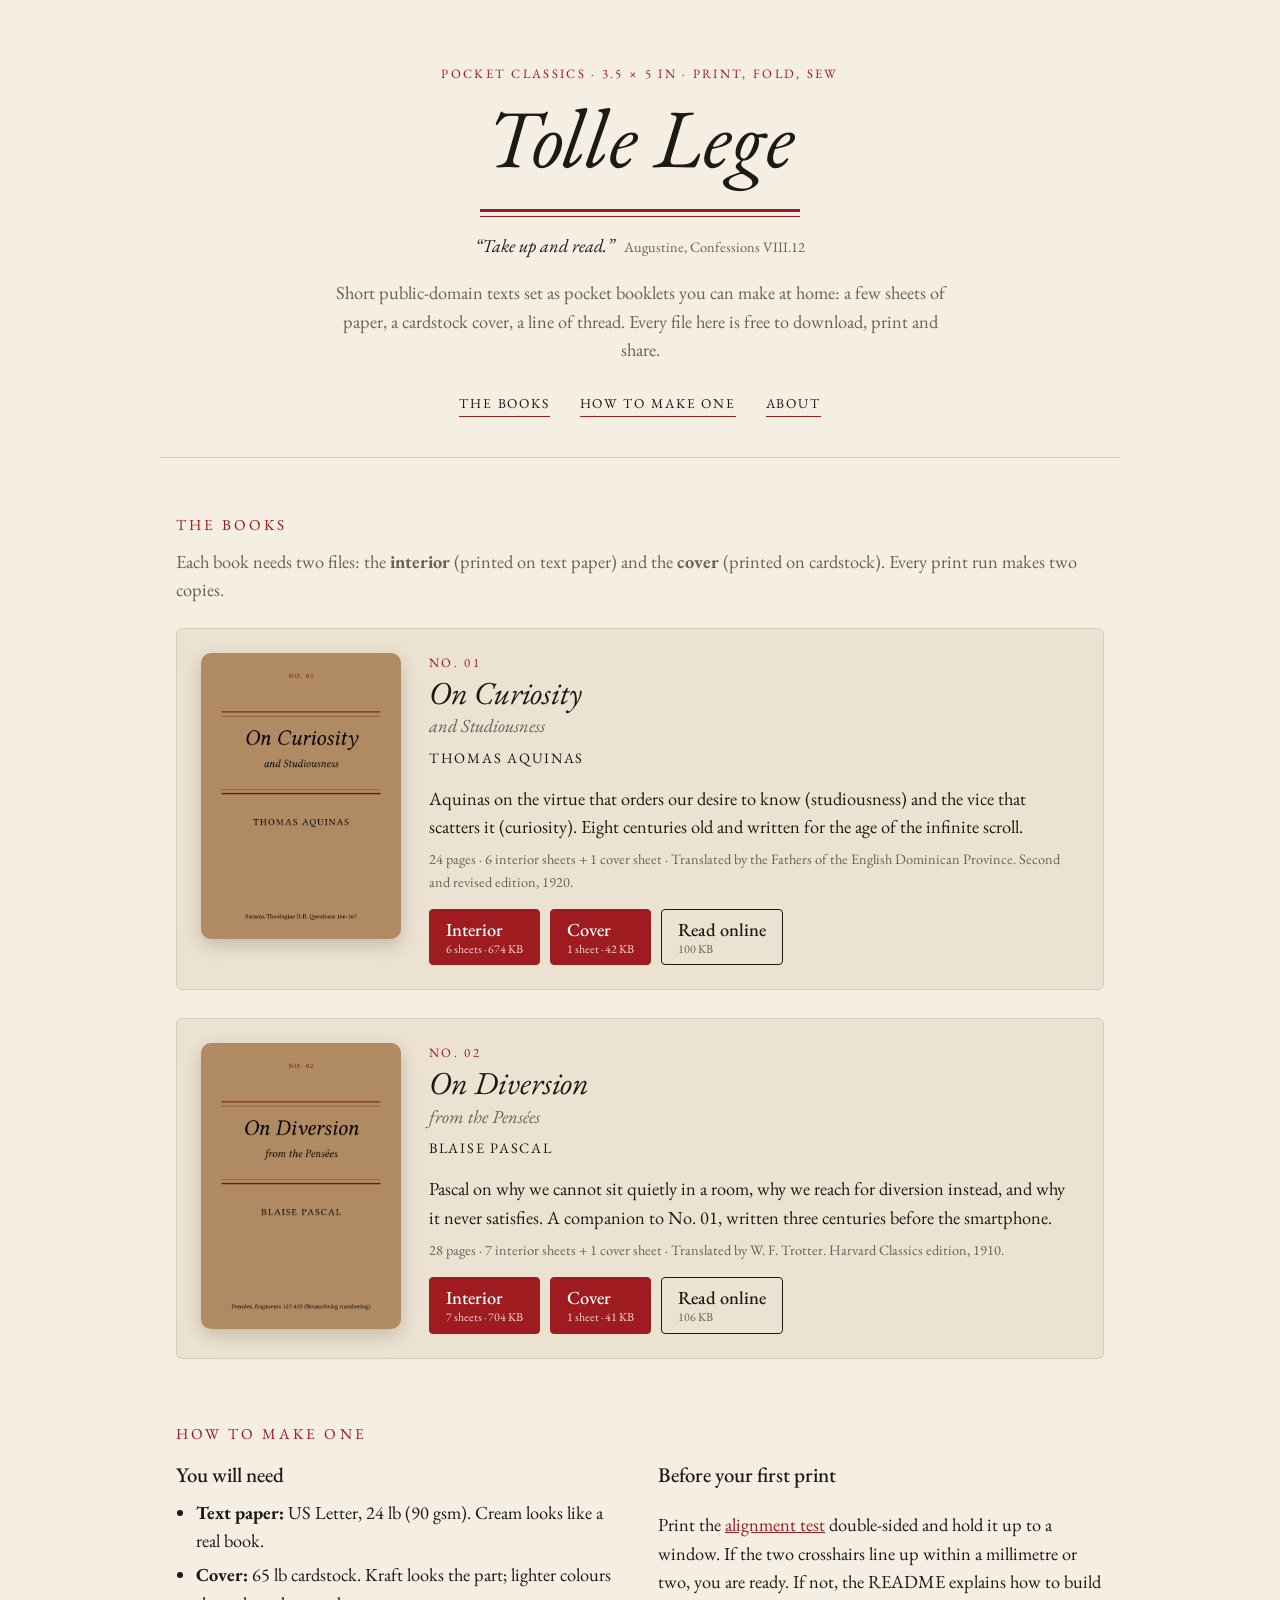
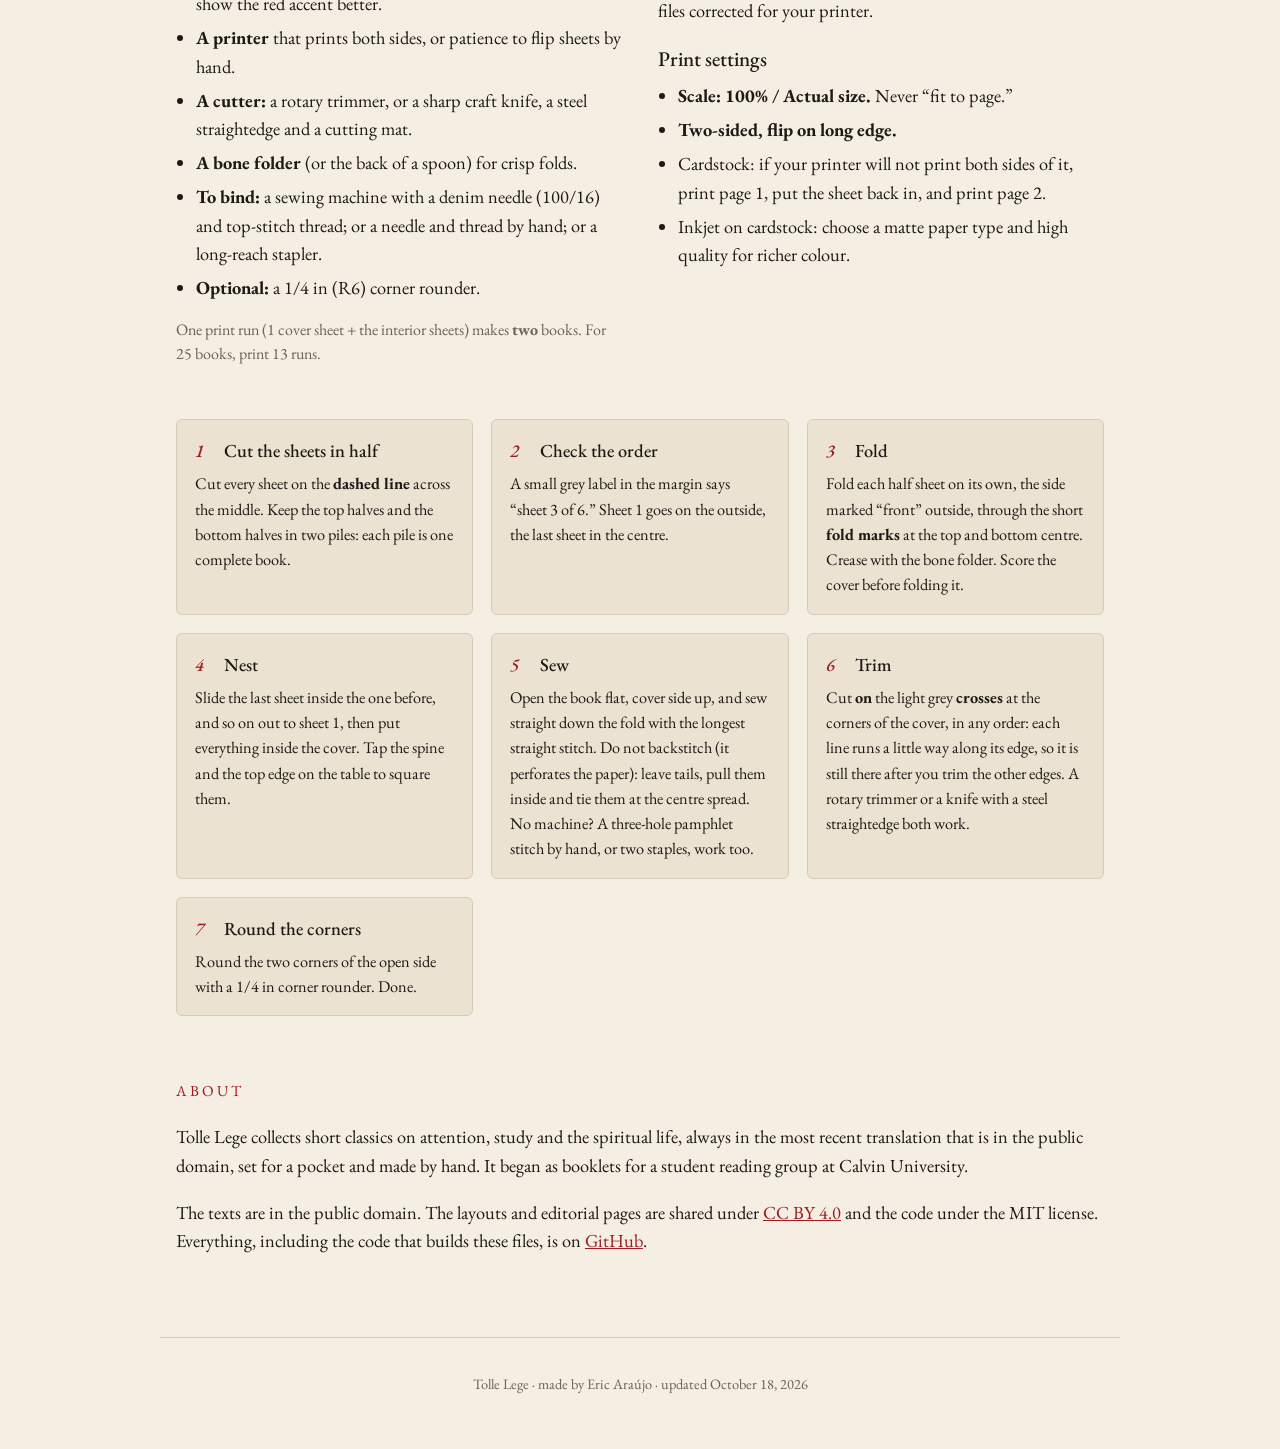
==== docs/index.html @ d6f93876 "No. 02: Pascal, On Diversion (22 fragments, Trotter 1910), 28 pages - titles/02-pascal-on-diversion:" ====
<!doctype html>
<!--
  tools/site/index.template.html  --  the website page TEMPLATE.
  build.py fills 
    <article class="book" id="01-aquinas-on-curiosity">
      <div class="cover-wrap"><img src="books/01-aquinas-on-curiosity/cover.png" alt="Front cover of On Curiosity" loading="lazy"></div>
      <div class="info">
      <p class="num">No. 01</p>
      <h3>On Curiosity</h3>
      <p class="sub">and Studiousness</p>
      <p class="author">Thomas Aquinas</p>
      <p class="summary">Aquinas on the virtue that orders our desire to know (studiousness) and the vice that scatters it (curiosity). Eight centuries old and written for the age of the infinite scroll.</p>
        <p class="meta">24 pages · 6 interior sheets + 1 cover sheet · Translated by the Fathers of the English Dominican Province. Second and revised edition, 1920.</p>
        <div class="downloads">
          <a class="btn primary" href="books/01-aquinas-on-curiosity/01-aquinas-on-curiosity-interior.pdf" download>Interior <small>6 sheets · 674 KB</small></a>
          <a class="btn primary" href="books/01-aquinas-on-curiosity/01-aquinas-on-curiosity-cover.pdf" download>Cover <small>1 sheet · 42 KB</small></a>
          <a class="btn" href="books/01-aquinas-on-curiosity/01-aquinas-on-curiosity-reading.pdf">Read online <small>100 KB</small></a>
        </div>
      </div>
    </article>

    <article class="book" id="02-pascal-on-diversion">
      <div class="cover-wrap"><img src="books/02-pascal-on-diversion/cover.png" alt="Front cover of On Diversion" loading="lazy"></div>
      <div class="info">
      <p class="num">No. 02</p>
      <h3>On Diversion</h3>
      <p class="sub">from the Pensées</p>
      <p class="author">Blaise Pascal</p>
      <p class="summary">Pascal on why we cannot sit quietly in a room, why we reach for diversion instead, and why it never satisfies. A companion to No. 01, written three centuries before the smartphone.</p>
        <p class="meta">28 pages · 7 interior sheets + 1 cover sheet · Translated by W. F. Trotter. Harvard Classics edition, 1910.</p>
        <div class="downloads">
          <a class="btn primary" href="books/02-pascal-on-diversion/02-pascal-on-diversion-interior.pdf" download>Interior <small>7 sheets · 704 KB</small></a>
          <a class="btn primary" href="books/02-pascal-on-diversion/02-pascal-on-diversion-cover.pdf" download>Cover <small>1 sheet · 41 KB</small></a>
          <a class="btn" href="books/02-pascal-on-diversion/02-pascal-on-diversion-reading.pdf">Read online <small>106 KB</small></a>
        </div>
      </div>
    </article> with one card per title (from each title.toml) and
  October 18, 2026 with today's date, and writes the result to docs/index.html,
  which GitHub Pages serves. Edit THIS file, not docs/index.html (which is
  overwritten by every build). The styles are in tools/site/style.css.
-->
<html lang="en">
<head>
  <meta charset="utf-8">
  <meta name="viewport" content="width=device-width, initial-scale=1">
  <title>Tolle Lege · pocket classics to print and sew</title>
  <meta name="description" content="Free pocket-size booklets of public-domain classics, ready to print at home, fold, sew and trim.">
  <link rel="preconnect" href="https://fonts.googleapis.com">
  <link rel="preconnect" href="https://fonts.gstatic.com" crossorigin>
  <link href="https://fonts.googleapis.com/css2?family=EB+Garamond:ital,wght@0,400;0,500;0,600;1,400&display=swap" rel="stylesheet">
  <link rel="stylesheet" href="assets/style.css">
</head>
<body>

<header class="masthead">
  <p class="kicker">Pocket classics · 3.5 × 5 in · print, fold, sew</p>
  <h1>Tolle Lege</h1>
  <p class="motto"><em>“Take up and read.”</em> <span>Augustine, Confessions VIII.12</span></p>
  <p class="lede">Short public-domain texts set as pocket booklets you can make at home:
    a few sheets of paper, a cardstock cover, a line of thread. Every file here is free
    to download, print and share.</p>
  <nav>
    <a href="#books">The books</a>
    <a href="#make">How to make one</a>
    <a href="#about">About</a>
  </nav>
</header>

<main>

<section id="books">
  <h2>The books</h2>
  <p class="section-note">Each book needs two files: the <strong>interior</strong> (printed on text paper)
    and the <strong>cover</strong> (printed on cardstock). Every print run makes two copies.</p>
  <div class="books">

    <article class="book" id="01-aquinas-on-curiosity">
      <div class="cover-wrap"><img src="books/01-aquinas-on-curiosity/cover.png" alt="Front cover of On Curiosity" loading="lazy"></div>
      <div class="info">
      <p class="num">No. 01</p>
      <h3>On Curiosity</h3>
      <p class="sub">and Studiousness</p>
      <p class="author">Thomas Aquinas</p>
      <p class="summary">Aquinas on the virtue that orders our desire to know (studiousness) and the vice that scatters it (curiosity). Eight centuries old and written for the age of the infinite scroll.</p>
        <p class="meta">24 pages · 6 interior sheets + 1 cover sheet · Translated by the Fathers of the English Dominican Province. Second and revised edition, 1920.</p>
        <div class="downloads">
          <a class="btn primary" href="books/01-aquinas-on-curiosity/01-aquinas-on-curiosity-interior.pdf" download>Interior <small>6 sheets · 674 KB</small></a>
          <a class="btn primary" href="books/01-aquinas-on-curiosity/01-aquinas-on-curiosity-cover.pdf" download>Cover <small>1 sheet · 42 KB</small></a>
          <a class="btn" href="books/01-aquinas-on-curiosity/01-aquinas-on-curiosity-reading.pdf">Read online <small>100 KB</small></a>
        </div>
      </div>
    </article>

    <article class="book" id="02-pascal-on-diversion">
      <div class="cover-wrap"><img src="books/02-pascal-on-diversion/cover.png" alt="Front cover of On Diversion" loading="lazy"></div>
      <div class="info">
      <p class="num">No. 02</p>
      <h3>On Diversion</h3>
      <p class="sub">from the Pensées</p>
      <p class="author">Blaise Pascal</p>
      <p class="summary">Pascal on why we cannot sit quietly in a room, why we reach for diversion instead, and why it never satisfies. A companion to No. 01, written three centuries before the smartphone.</p>
        <p class="meta">28 pages · 7 interior sheets + 1 cover sheet · Translated by W. F. Trotter. Harvard Classics edition, 1910.</p>
        <div class="downloads">
          <a class="btn primary" href="books/02-pascal-on-diversion/02-pascal-on-diversion-interior.pdf" download>Interior <small>7 sheets · 704 KB</small></a>
          <a class="btn primary" href="books/02-pascal-on-diversion/02-pascal-on-diversion-cover.pdf" download>Cover <small>1 sheet · 41 KB</small></a>
          <a class="btn" href="books/02-pascal-on-diversion/02-pascal-on-diversion-reading.pdf">Read online <small>106 KB</small></a>
        </div>
      </div>
    </article>
  </div>
</section>

<section id="make">
  <h2>How to make one</h2>

  <div class="two-col">
    <div>
      <h3>You will need</h3>
      <ul class="materials">
        <li><strong>Text paper:</strong> US Letter, 24 lb (90 gsm). Cream looks like a real book.</li>
        <li><strong>Cover:</strong> 65 lb cardstock. Kraft looks the part; lighter colours show the red accent better.</li>
        <li><strong>A printer</strong> that prints both sides, or patience to flip sheets by hand.</li>
        <li><strong>A cutter:</strong> a rotary trimmer, or a sharp craft knife, a steel straightedge and a cutting mat.</li>
        <li><strong>A bone folder</strong> (or the back of a spoon) for crisp folds.</li>
        <li><strong>To bind:</strong> a sewing machine with a denim needle (100/16) and top-stitch thread; or a needle and thread by hand; or a long-reach stapler.</li>
        <li><strong>Optional:</strong> a 1/4 in (R6) corner rounder.</li>
      </ul>
      <p class="note">One print run (1 cover sheet + the interior sheets) makes <strong>two</strong> books.
        For 25 books, print 13 runs.</p>
    </div>

    <div>
      <h3>Before your first print</h3>
      <p>Print the <a href="tools/alignment-test.pdf">alignment test</a> double-sided and hold it up
        to a window. If the two crosshairs line up within a millimetre or two, you are ready.
        If not, the README explains how to build files corrected for your printer.</p>
      <h3>Print settings</h3>
      <ul class="materials">
        <li><strong>Scale: 100% / Actual size.</strong> Never “fit to page.”</li>
        <li><strong>Two-sided, flip on long edge.</strong></li>
        <li>Cardstock: if your printer will not print both sides of it, print page 1, put the sheet back in, and print page 2.</li>
        <li>Inkjet on cardstock: choose a matte paper type and high quality for richer colour.</li>
      </ul>
    </div>
  </div>

  <ol class="steps">
    <li><h4>Cut the sheets in half</h4>
      <p>Cut every sheet on the <strong>dashed line</strong> across the middle. Keep the top halves
        and the bottom halves in two piles: each pile is one complete book.</p></li>
    <li><h4>Check the order</h4>
      <p>A small grey label in the margin says “sheet 3 of 6.” Sheet 1 goes on the outside,
        the last sheet in the centre.</p></li>
    <li><h4>Fold</h4>
      <p>Fold each half sheet on its own, the side marked “front” outside, through the short
        <strong>fold marks</strong> at the top and bottom centre. Crease with the bone folder.
        Score the cover before folding it.</p></li>
    <li><h4>Nest</h4>
      <p>Slide the last sheet inside the one before, and so on out to sheet 1, then put everything
        inside the cover. Tap the spine and the top edge on the table to square them.</p></li>
    <li><h4>Sew</h4>
      <p>Open the book flat, cover side up, and sew straight down the fold with the longest straight
        stitch. Do not backstitch (it perforates the paper): leave tails, pull them inside and tie them
        at the centre spread. No machine? A three-hole pamphlet stitch by hand, or two staples, work too.</p></li>
    <li><h4>Trim</h4>
      <p>Cut <strong>on</strong> the light grey <strong>crosses</strong> at the corners of the cover,
        in any order: each line runs a little way along its edge, so it is still there after you trim
        the other edges. A rotary trimmer or a knife with a steel straightedge both work.</p></li>
    <li><h4>Round the corners</h4>
      <p>Round the two corners of the open side with a 1/4 in corner rounder. Done.</p></li>
  </ol>
</section>

<section id="about">
  <h2>About</h2>
  <p>Tolle Lege collects short classics on attention, study and the spiritual life, always in
    the most recent translation that is in the public domain, set for a pocket and made by hand.
    It began as booklets for a student reading group at Calvin University.</p>
  <p>The texts are in the public domain. The layouts and editorial pages are shared under
    <a href="https://creativecommons.org/licenses/by/4.0/">CC BY 4.0</a> and the code under the MIT
    license. Everything, including the code that builds these files, is on
    <a href="https://github.com/ericaraujophd/tolle-lege">GitHub</a>.</p>
</section>

</main>

<footer>
  <p>Tolle Lege · made by Eric Araújo · updated October 18, 2026</p>
</footer>

</body>
</html>
---- docs/assets/style.css ----
/* =========================================================================
   tools/site/style.css  --  the website's styles
   =========================================================================
   build.py copies this file to docs/assets/style.css. Edit it here.

   The look follows the books: cream paper, kraft brown, black text and one
   deep-red accent (the same red as the cover rules and the thread).
   ========================================================================= */

:root {
  --paper: #f5eee2;        /* page background: cream text paper */
  --paper-2: #ece2d1;      /* slightly darker cream for panels */
  --kraft: #b08a62;        /* kraft cardstock, behind the cover pictures */
  --ink: #1d1a16;          /* body text */
  --muted: #6b6155;        /* secondary text */
  --rule: #d8cbb6;         /* hairlines */
  --accent: #9e1b1f;       /* the red of the cover rules */
  --serif: "EB Garamond", "Libertinus Serif", Georgia, serif;
}

* { box-sizing: border-box; }

body {
  margin: 0;
  background: var(--paper);
  color: var(--ink);
  font-family: var(--serif);
  font-size: 1.15rem;
  line-height: 1.55;
}

a { color: var(--accent); }

main, .masthead, footer {
  max-width: 960px;
  margin: 0 auto;
  padding: 0 16px;           /* phone gutter */
}

/* ---------------------------------------------------------------- header */
.masthead {
  text-align: center;
  padding-top: 64px;
  padding-bottom: 40px;
  border-bottom: 1px solid var(--rule);
}
.kicker {
  font-size: 0.8rem;
  letter-spacing: 0.18em;
  text-transform: uppercase;
  color: var(--accent);
  margin: 0;
}
.masthead h1 {
  font-size: clamp(3rem, 9vw, 5.2rem);
  font-weight: 400;
  font-style: italic;
  margin: 0.15em 0 0.05em;
  line-height: 1;
}
/* The double rule under the title, like the covers: heavy red, thin red. */
.masthead h1::after {
  content: "";
  display: block;
  width: min(320px, 70%);
  margin: 0.35em auto 0;
  border-top: 3px solid var(--accent);
  border-bottom: 1px solid var(--accent);
  height: 4px;
}
.motto { margin: 0.8em 0 0; }
.motto span { color: var(--muted); font-size: 0.9rem; margin-left: 0.4em; }
.lede {
  max-width: 34em;
  margin: 1em auto 0;
  color: var(--muted);
}
nav { margin-top: 1.6em; display: flex; justify-content: center; gap: 1.6em; flex-wrap: wrap; }
nav a {
  color: var(--ink);
  text-decoration: none;
  font-size: 0.85rem;
  letter-spacing: 0.14em;
  text-transform: uppercase;
  border-bottom: 1px solid var(--accent);
  padding-bottom: 2px;
}

/* -------------------------------------------------------------- sections */
section { padding: 56px 0 8px; }
h2 {
  font-weight: 400;
  font-size: 0.95rem;
  letter-spacing: 0.2em;
  text-transform: uppercase;
  color: var(--accent);
  margin: 0 0 0.6em;
}
h3 { font-weight: 500; font-size: 1.3rem; margin: 0.2em 0 0.3em; }
.section-note { color: var(--muted); margin-top: 0; }

/* ----------------------------------------------------------------- books */
.books { display: grid; gap: 28px; margin-top: 24px; }
.book {
  display: grid;
  grid-template-columns: 200px 1fr;
  gap: 28px;
  padding: 24px;
  background: var(--paper-2);
  border: 1px solid var(--rule);
  border-radius: 6px;
}
/* The cover picture is printed black-and-red on white; "multiply" lays it on
   the kraft colour behind it, which is exactly what ink does on kraft paper. */
.cover-wrap {
  background: var(--kraft);
  border-radius: 10px;              /* the rounded corners of the real book */
  overflow: hidden;
  aspect-ratio: 3.5 / 5;
  box-shadow: 0 6px 18px rgba(60, 40, 20, 0.22);
}
.cover-wrap img { width: 100%; height: 100%; display: block; mix-blend-mode: multiply; }
.cover-wrap.placeholder {
  display: flex; align-items: center; justify-content: center;
  background: repeating-linear-gradient(135deg, #c4a582 0 10px, #bd9d78 10px 20px);
}
.cover-wrap.placeholder span {
  font-size: 0.8rem; letter-spacing: 0.16em; text-transform: uppercase;
  color: #4a3a2a; background: rgba(245, 238, 226, 0.75); padding: 4px 10px;
}
.info .num {
  margin: 0; font-size: 0.8rem; letter-spacing: 0.18em; text-transform: uppercase; color: var(--accent);
}
.info h3 { font-size: 2rem; font-style: italic; font-weight: 400; margin: 0.1em 0 0; line-height: 1.1; }
.info .sub { margin: 0; font-style: italic; color: var(--muted); }
.info .author {
  margin: 0.5em 0 0; font-size: 0.9rem; letter-spacing: 0.12em; text-transform: uppercase;
}
.info .summary { margin: 0.8em 0 0.4em; }
.info .meta { margin: 0; font-size: 0.9rem; color: var(--muted); }
.book.soon .info { opacity: 0.85; }

.downloads { display: flex; flex-wrap: wrap; gap: 10px; margin-top: 16px; }
.btn {
  display: inline-flex; flex-direction: column; align-items: flex-start;
  padding: 8px 16px;
  border: 1px solid var(--ink);
  border-radius: 4px;
  color: var(--ink);
  text-decoration: none;
  font-weight: 500;
  line-height: 1.2;
}
.btn small { font-weight: 400; font-size: 0.75rem; color: var(--muted); margin-top: 2px; }
.btn.primary { background: var(--accent); border-color: var(--accent); color: #fff; }
.btn.primary small { color: #f2d6d6; }
.btn:hover { filter: brightness(1.08); }

/* ------------------------------------------------------------ how to make */
.two-col { display: grid; grid-template-columns: 1fr 1fr; gap: 36px; }
.materials { padding-left: 1.1em; margin: 0.3em 0; }
.materials li { margin: 0.3em 0; }
.note { color: var(--muted); font-size: 1rem; }

.steps {
  list-style: none;
  counter-reset: step;
  padding: 0;
  margin: 36px 0 0;
  display: grid;
  grid-template-columns: repeat(auto-fill, minmax(270px, 1fr));
  gap: 18px;
}
.steps li {
  counter-increment: step;
  background: var(--paper-2);
  border: 1px solid var(--rule);
  border-radius: 6px;
  padding: 16px 18px;
}
.steps h4 { margin: 0; font-weight: 500; font-size: 1.15rem; }
.steps h4::before {
  content: counter(step);
  display: inline-block;
  min-width: 1.6em;
  color: var(--accent);
  font-style: italic;
}
.steps p { margin: 0.4em 0 0; font-size: 1.02rem; }

/* ----------------------------------------------------------------- footer */
footer {
  margin-top: 56px;
  padding-top: 20px;
  padding-bottom: 40px;
  border-top: 1px solid var(--rule);
  color: var(--muted);
  font-size: 0.9rem;
  text-align: center;
}

/* ----------------------------------------------------------------- phones */
@media (max-width: 680px) {
  .book { grid-template-columns: 1fr; padding: 18px; }
  .cover-wrap { width: 62%; margin: 0 auto; }
  .two-col { grid-template-columns: 1fr; gap: 8px; }
  .masthead { padding-top: 40px; }
}
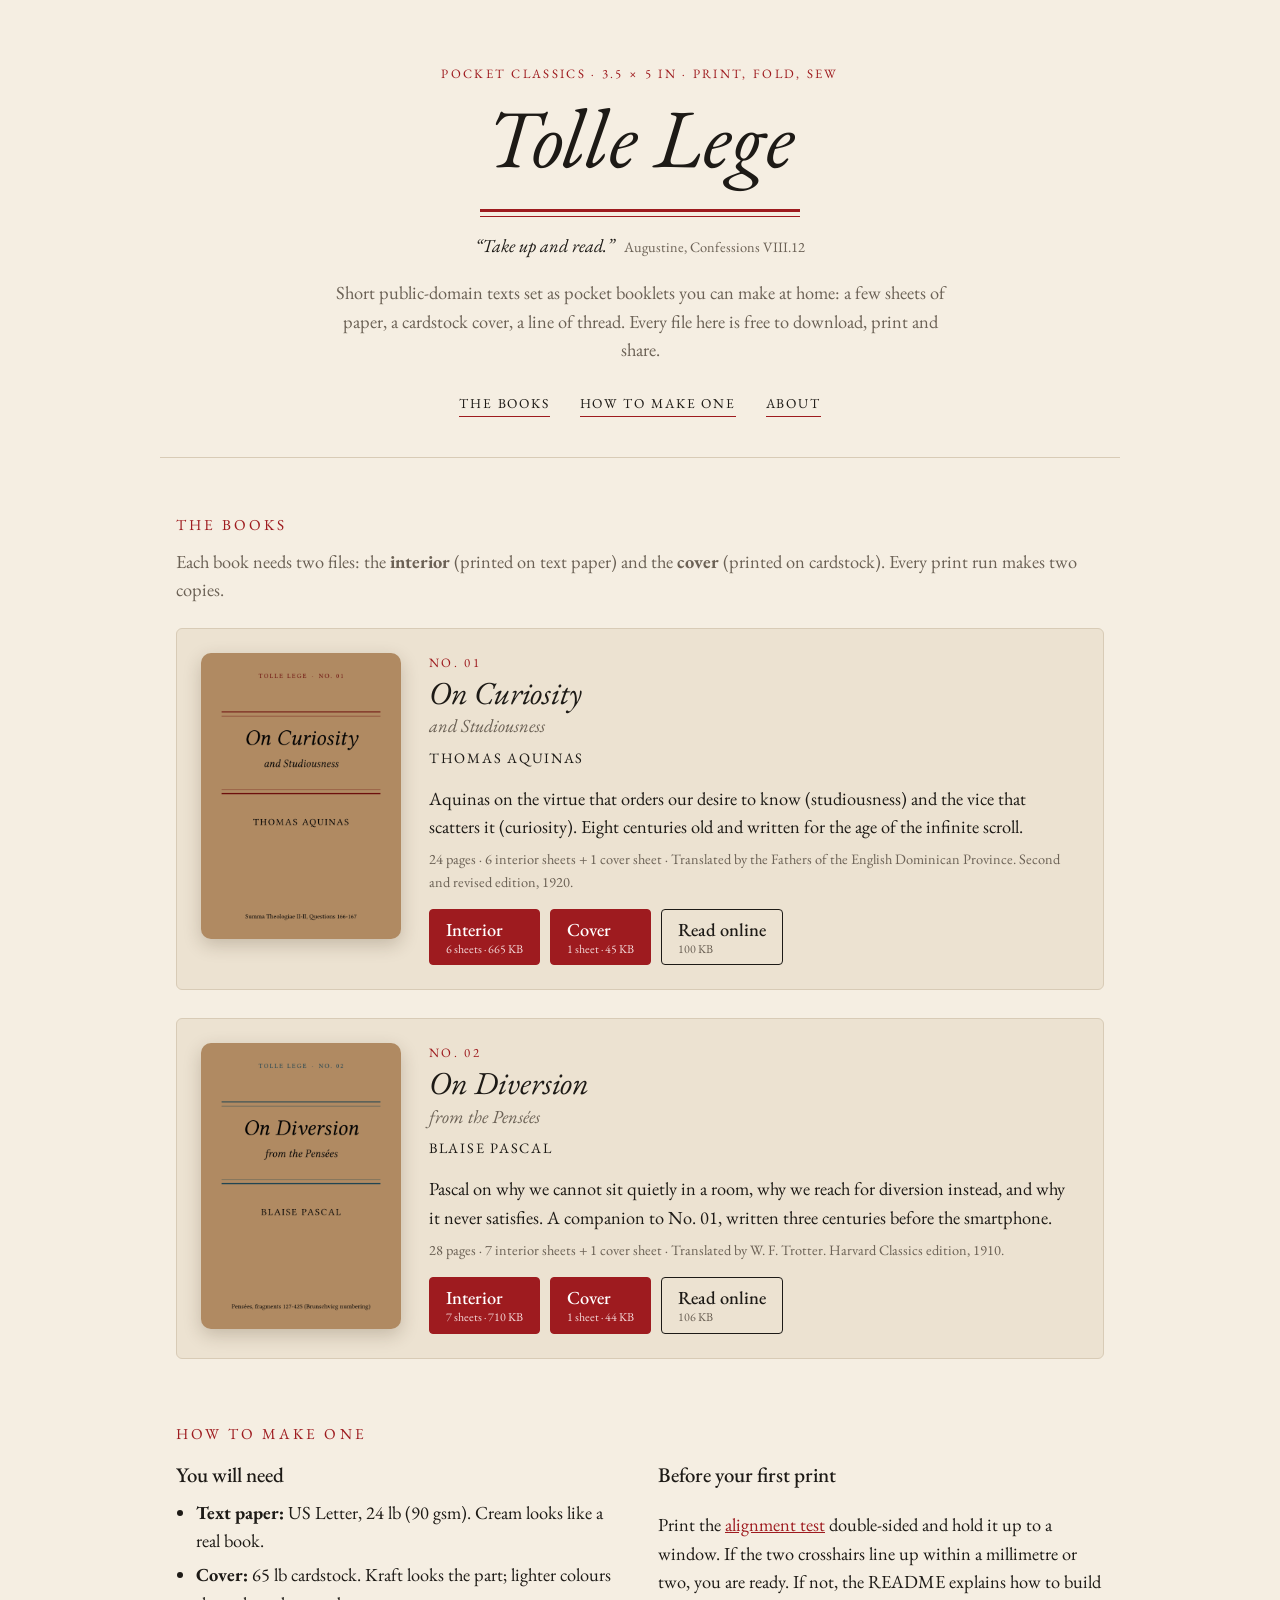
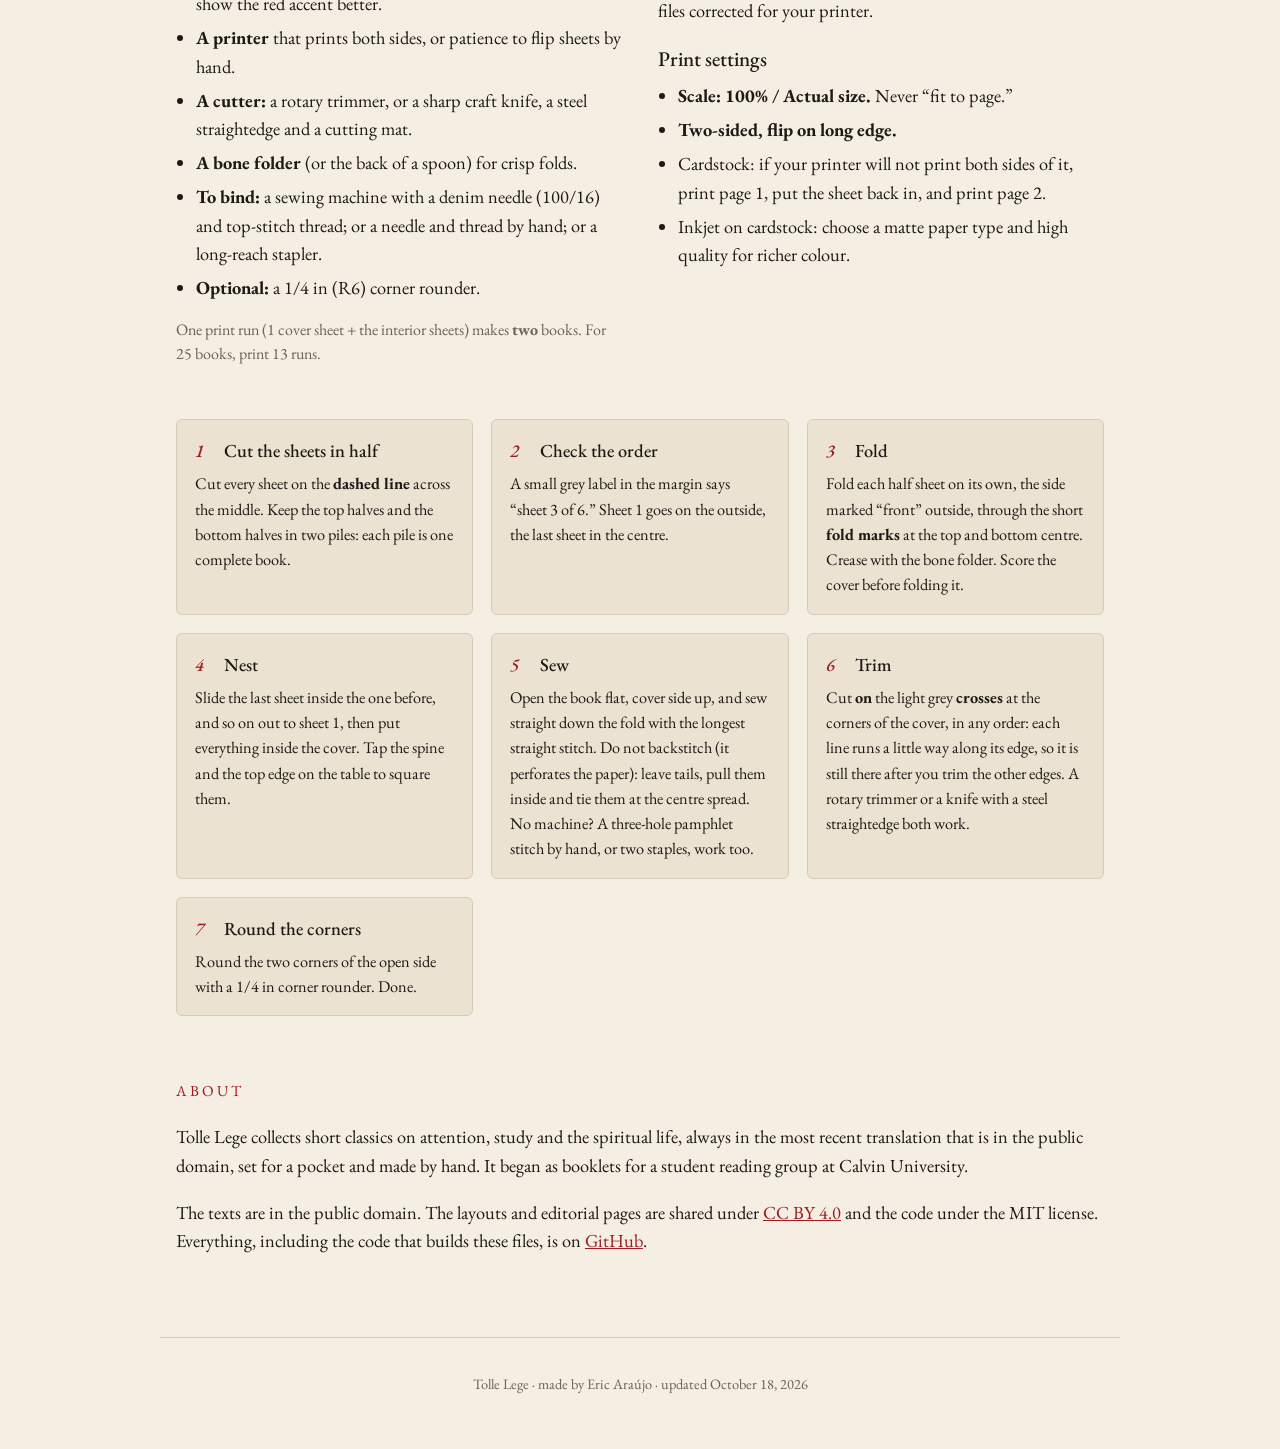
==== commit 7e54f033: "Credit the editor and name the series in every book - title page and front cover: TOLLE LEGE · NO. N" ====
--- a/docs/index.html
+++ b/docs/index.html
@@ -12,8 +12,8 @@
       <p class="summary">Aquinas on the virtue that orders our desire to know (studiousness) and the vice that scatters it (curiosity). Eight centuries old and written for the age of the infinite scroll.</p>
         <p class="meta">24 pages · 6 interior sheets + 1 cover sheet · Translated by the Fathers of the English Dominican Province. Second and revised edition, 1920.</p>
         <div class="downloads">
-          <a class="btn primary" href="books/01-aquinas-on-curiosity/01-aquinas-on-curiosity-interior.pdf" download>Interior <small>6 sheets · 674 KB</small></a>
-          <a class="btn primary" href="books/01-aquinas-on-curiosity/01-aquinas-on-curiosity-cover.pdf" download>Cover <small>1 sheet · 42 KB</small></a>
+          <a class="btn primary" href="books/01-aquinas-on-curiosity/01-aquinas-on-curiosity-interior.pdf" download>Interior <small>6 sheets · 665 KB</small></a>
+          <a class="btn primary" href="books/01-aquinas-on-curiosity/01-aquinas-on-curiosity-cover.pdf" download>Cover <small>1 sheet · 45 KB</small></a>
           <a class="btn" href="books/01-aquinas-on-curiosity/01-aquinas-on-curiosity-reading.pdf">Read online <small>100 KB</small></a>
         </div>
       </div>
@@ -29,8 +29,8 @@
       <p class="summary">Pascal on why we cannot sit quietly in a room, why we reach for diversion instead, and why it never satisfies. A companion to No. 01, written three centuries before the smartphone.</p>
         <p class="meta">28 pages · 7 interior sheets + 1 cover sheet · Translated by W. F. Trotter. Harvard Classics edition, 1910.</p>
         <div class="downloads">
-          <a class="btn primary" href="books/02-pascal-on-diversion/02-pascal-on-diversion-interior.pdf" download>Interior <small>7 sheets · 704 KB</small></a>
-          <a class="btn primary" href="books/02-pascal-on-diversion/02-pascal-on-diversion-cover.pdf" download>Cover <small>1 sheet · 41 KB</small></a>
+          <a class="btn primary" href="books/02-pascal-on-diversion/02-pascal-on-diversion-interior.pdf" download>Interior <small>7 sheets · 710 KB</small></a>
+          <a class="btn primary" href="books/02-pascal-on-diversion/02-pascal-on-diversion-cover.pdf" download>Cover <small>1 sheet · 44 KB</small></a>
           <a class="btn" href="books/02-pascal-on-diversion/02-pascal-on-diversion-reading.pdf">Read online <small>106 KB</small></a>
         </div>
       </div>
@@ -84,8 +84,8 @@
       <p class="summary">Aquinas on the virtue that orders our desire to know (studiousness) and the vice that scatters it (curiosity). Eight centuries old and written for the age of the infinite scroll.</p>
         <p class="meta">24 pages · 6 interior sheets + 1 cover sheet · Translated by the Fathers of the English Dominican Province. Second and revised edition, 1920.</p>
         <div class="downloads">
-          <a class="btn primary" href="books/01-aquinas-on-curiosity/01-aquinas-on-curiosity-interior.pdf" download>Interior <small>6 sheets · 674 KB</small></a>
-          <a class="btn primary" href="books/01-aquinas-on-curiosity/01-aquinas-on-curiosity-cover.pdf" download>Cover <small>1 sheet · 42 KB</small></a>
+          <a class="btn primary" href="books/01-aquinas-on-curiosity/01-aquinas-on-curiosity-interior.pdf" download>Interior <small>6 sheets · 665 KB</small></a>
+          <a class="btn primary" href="books/01-aquinas-on-curiosity/01-aquinas-on-curiosity-cover.pdf" download>Cover <small>1 sheet · 45 KB</small></a>
           <a class="btn" href="books/01-aquinas-on-curiosity/01-aquinas-on-curiosity-reading.pdf">Read online <small>100 KB</small></a>
         </div>
       </div>
@@ -101,8 +101,8 @@
       <p class="summary">Pascal on why we cannot sit quietly in a room, why we reach for diversion instead, and why it never satisfies. A companion to No. 01, written three centuries before the smartphone.</p>
         <p class="meta">28 pages · 7 interior sheets + 1 cover sheet · Translated by W. F. Trotter. Harvard Classics edition, 1910.</p>
         <div class="downloads">
-          <a class="btn primary" href="books/02-pascal-on-diversion/02-pascal-on-diversion-interior.pdf" download>Interior <small>7 sheets · 704 KB</small></a>
-          <a class="btn primary" href="books/02-pascal-on-diversion/02-pascal-on-diversion-cover.pdf" download>Cover <small>1 sheet · 41 KB</small></a>
+          <a class="btn primary" href="books/02-pascal-on-diversion/02-pascal-on-diversion-interior.pdf" download>Interior <small>7 sheets · 710 KB</small></a>
+          <a class="btn primary" href="books/02-pascal-on-diversion/02-pascal-on-diversion-cover.pdf" download>Cover <small>1 sheet · 44 KB</small></a>
           <a class="btn" href="books/02-pascal-on-diversion/02-pascal-on-diversion-reading.pdf">Read online <small>106 KB</small></a>
         </div>
       </div>
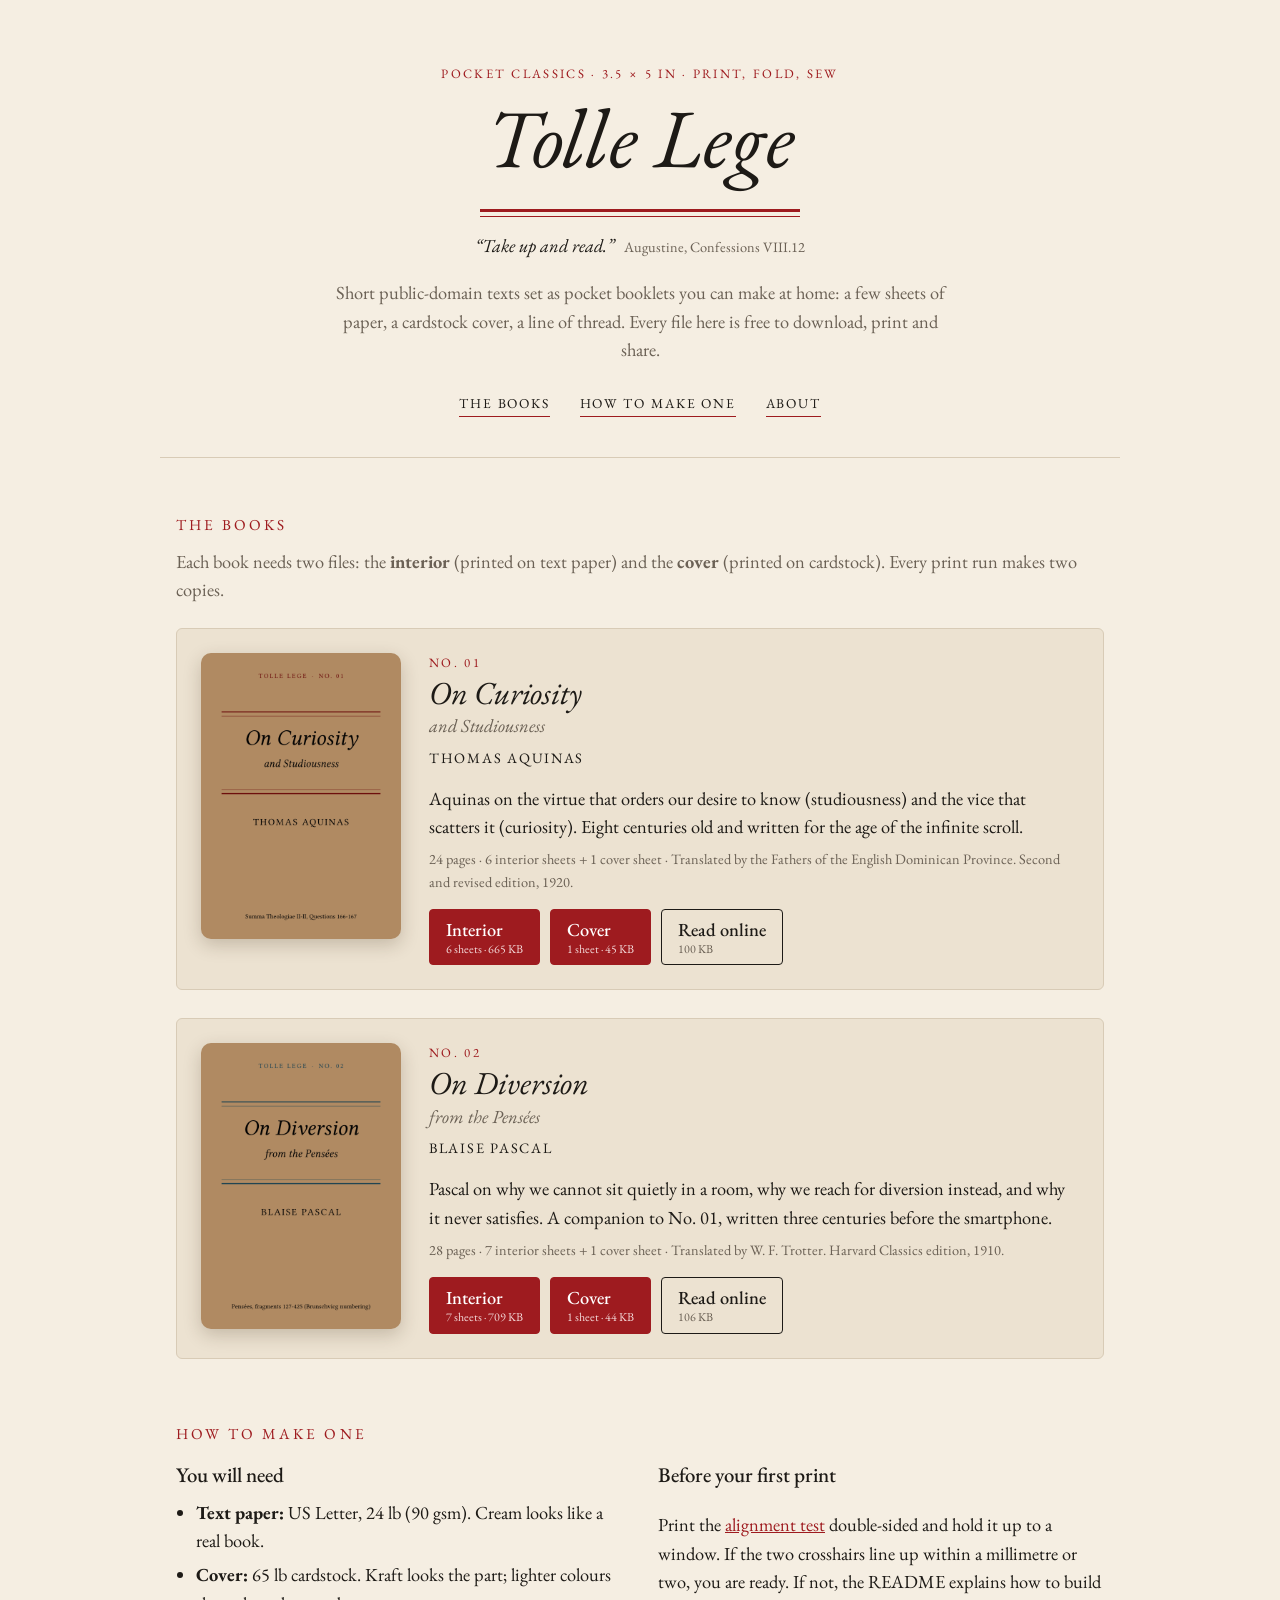
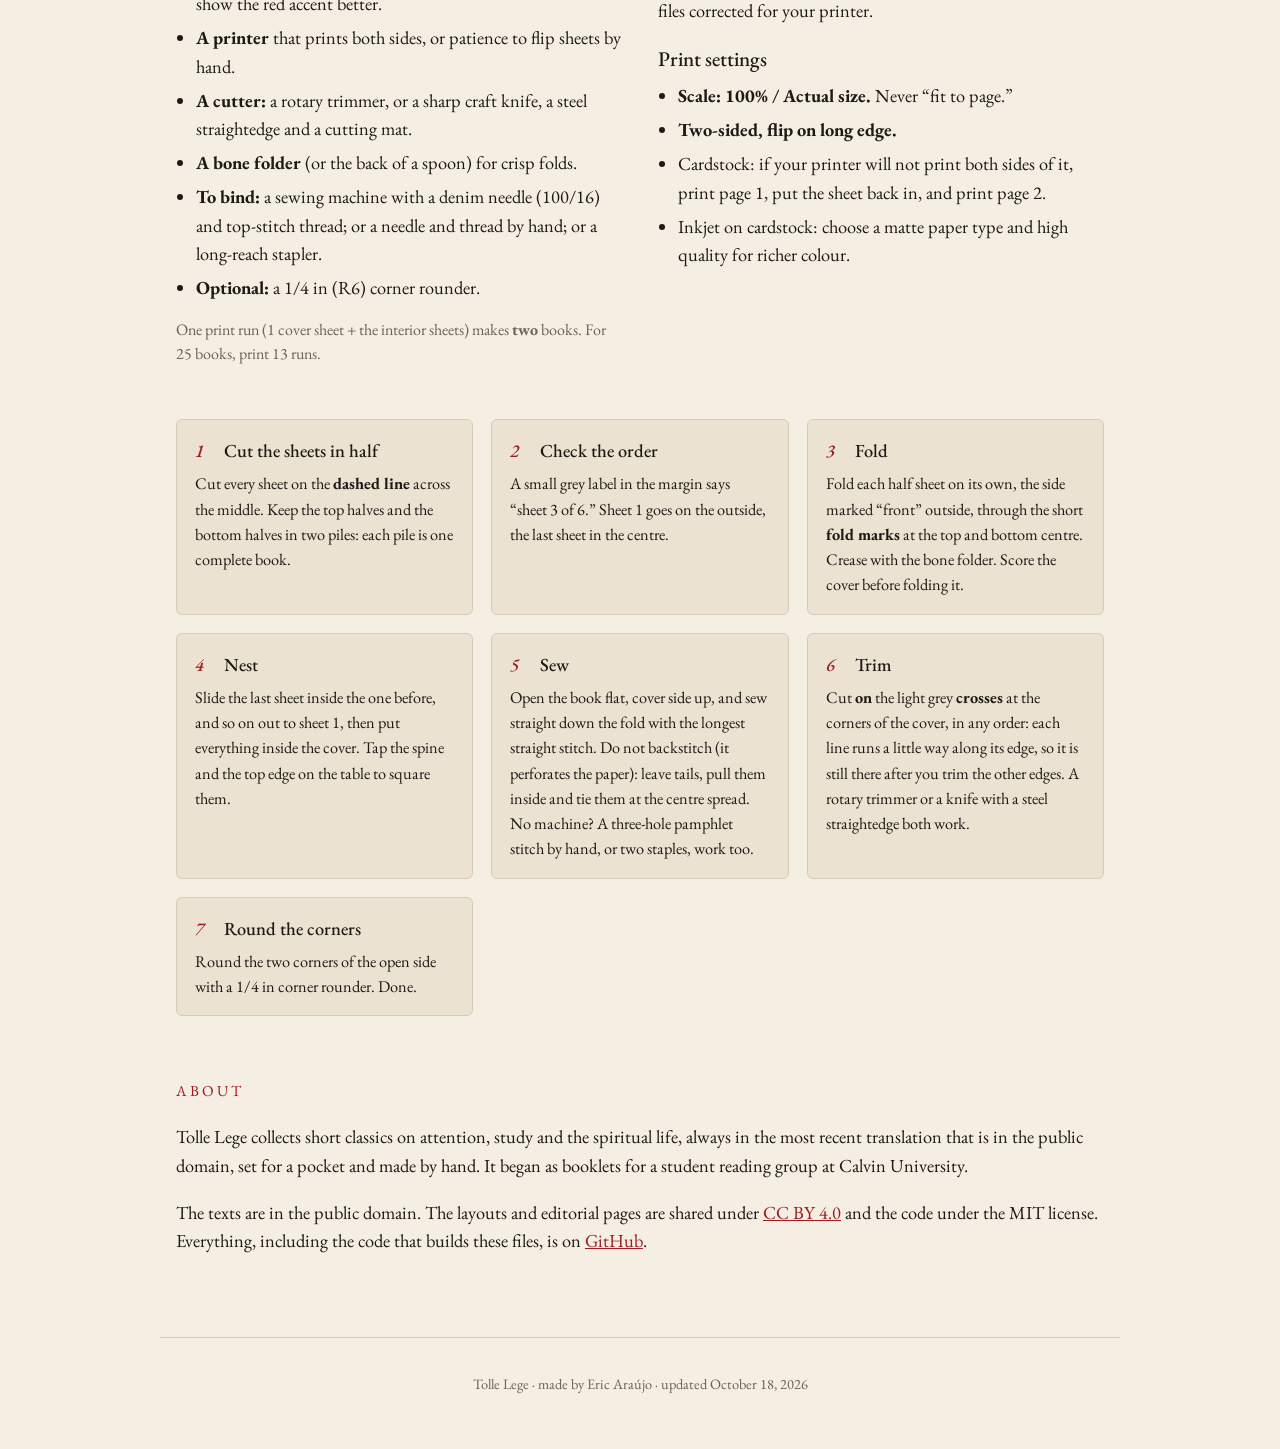
==== commit 93d97ebb: "Credit line: Designed by Eric Araújo Co-Authored-By: Claude Opus 5.5 <noreply@anthropic.com> Claude-" ====
--- a/docs/index.html
+++ b/docs/index.html
@@ -29,7 +29,7 @@
       <p class="summary">Pascal on why we cannot sit quietly in a room, why we reach for diversion instead, and why it never satisfies. A companion to No. 01, written three centuries before the smartphone.</p>
         <p class="meta">28 pages · 7 interior sheets + 1 cover sheet · Translated by W. F. Trotter. Harvard Classics edition, 1910.</p>
         <div class="downloads">
-          <a class="btn primary" href="books/02-pascal-on-diversion/02-pascal-on-diversion-interior.pdf" download>Interior <small>7 sheets · 710 KB</small></a>
+          <a class="btn primary" href="books/02-pascal-on-diversion/02-pascal-on-diversion-interior.pdf" download>Interior <small>7 sheets · 709 KB</small></a>
           <a class="btn primary" href="books/02-pascal-on-diversion/02-pascal-on-diversion-cover.pdf" download>Cover <small>1 sheet · 44 KB</small></a>
           <a class="btn" href="books/02-pascal-on-diversion/02-pascal-on-diversion-reading.pdf">Read online <small>106 KB</small></a>
         </div>
@@ -101,7 +101,7 @@
       <p class="summary">Pascal on why we cannot sit quietly in a room, why we reach for diversion instead, and why it never satisfies. A companion to No. 01, written three centuries before the smartphone.</p>
         <p class="meta">28 pages · 7 interior sheets + 1 cover sheet · Translated by W. F. Trotter. Harvard Classics edition, 1910.</p>
         <div class="downloads">
-          <a class="btn primary" href="books/02-pascal-on-diversion/02-pascal-on-diversion-interior.pdf" download>Interior <small>7 sheets · 710 KB</small></a>
+          <a class="btn primary" href="books/02-pascal-on-diversion/02-pascal-on-diversion-interior.pdf" download>Interior <small>7 sheets · 709 KB</small></a>
           <a class="btn primary" href="books/02-pascal-on-diversion/02-pascal-on-diversion-cover.pdf" download>Cover <small>1 sheet · 44 KB</small></a>
           <a class="btn" href="books/02-pascal-on-diversion/02-pascal-on-diversion-reading.pdf">Read online <small>106 KB</small></a>
         </div>
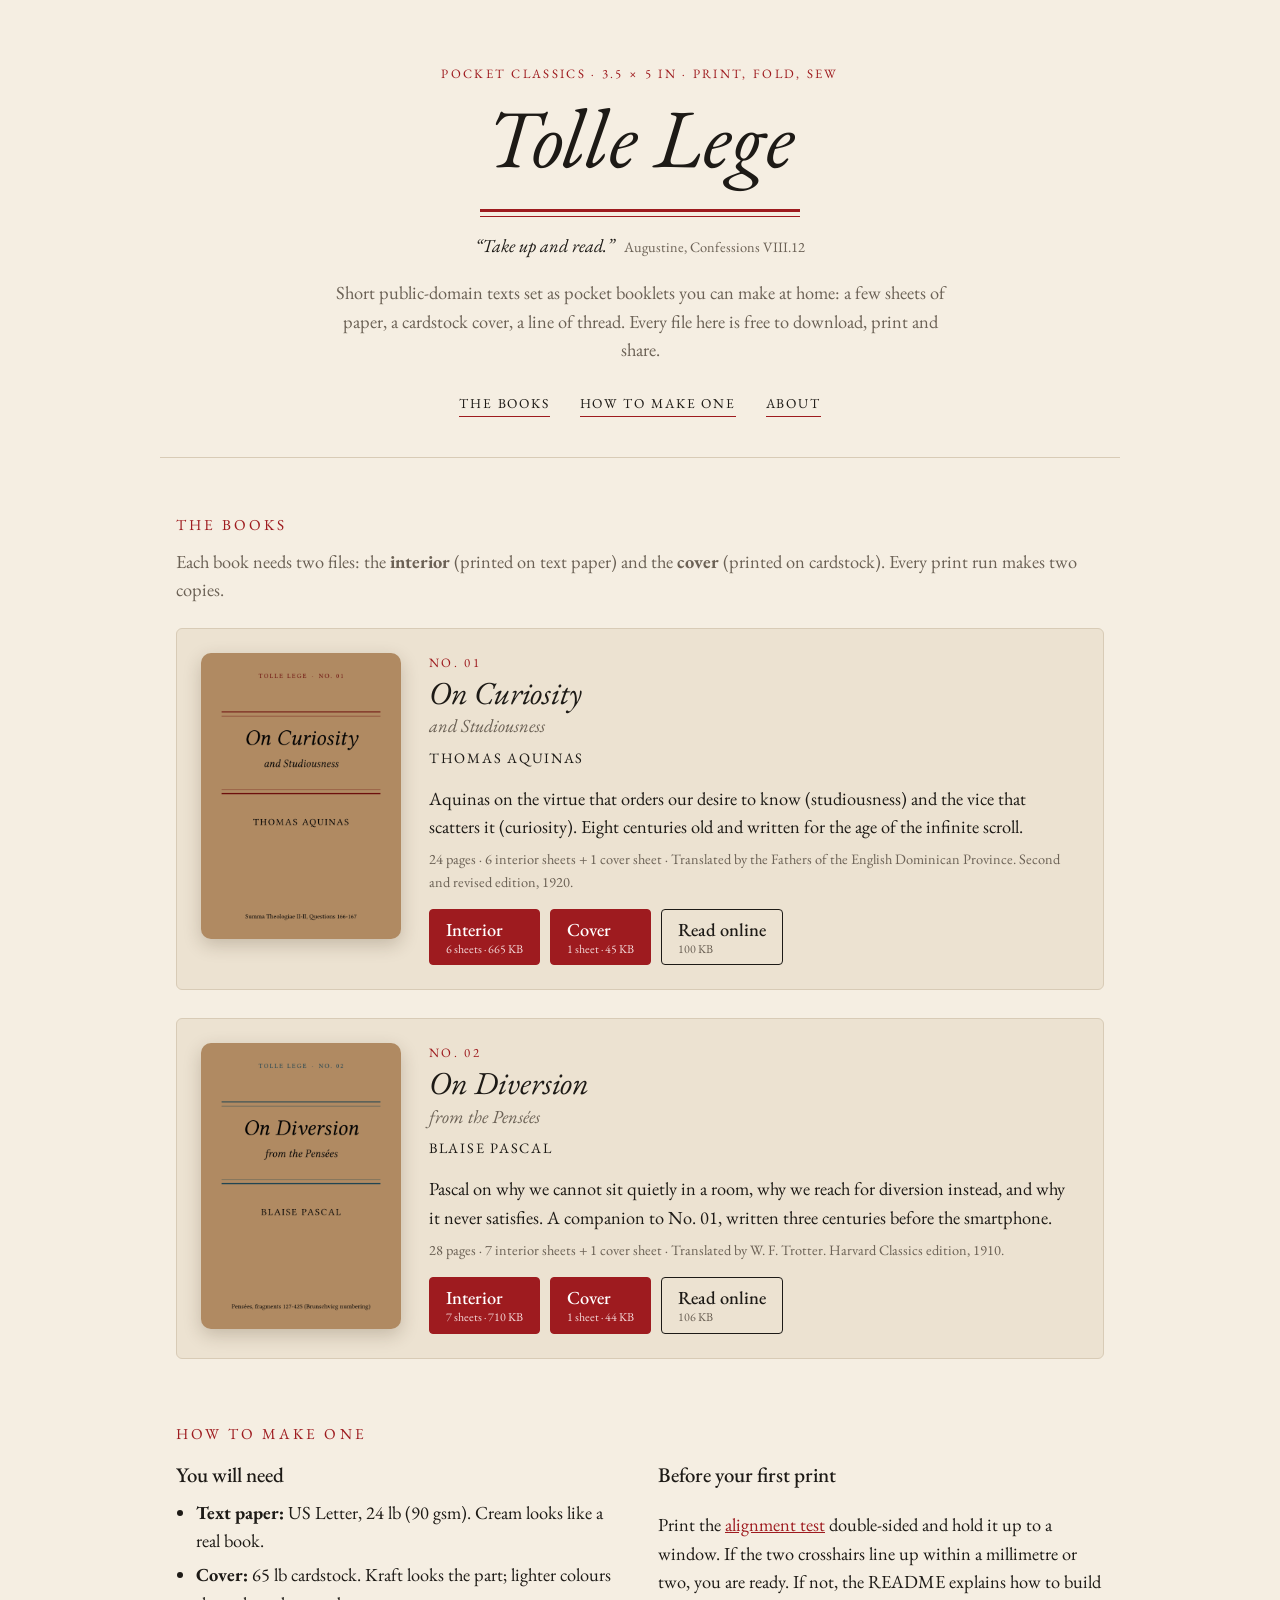
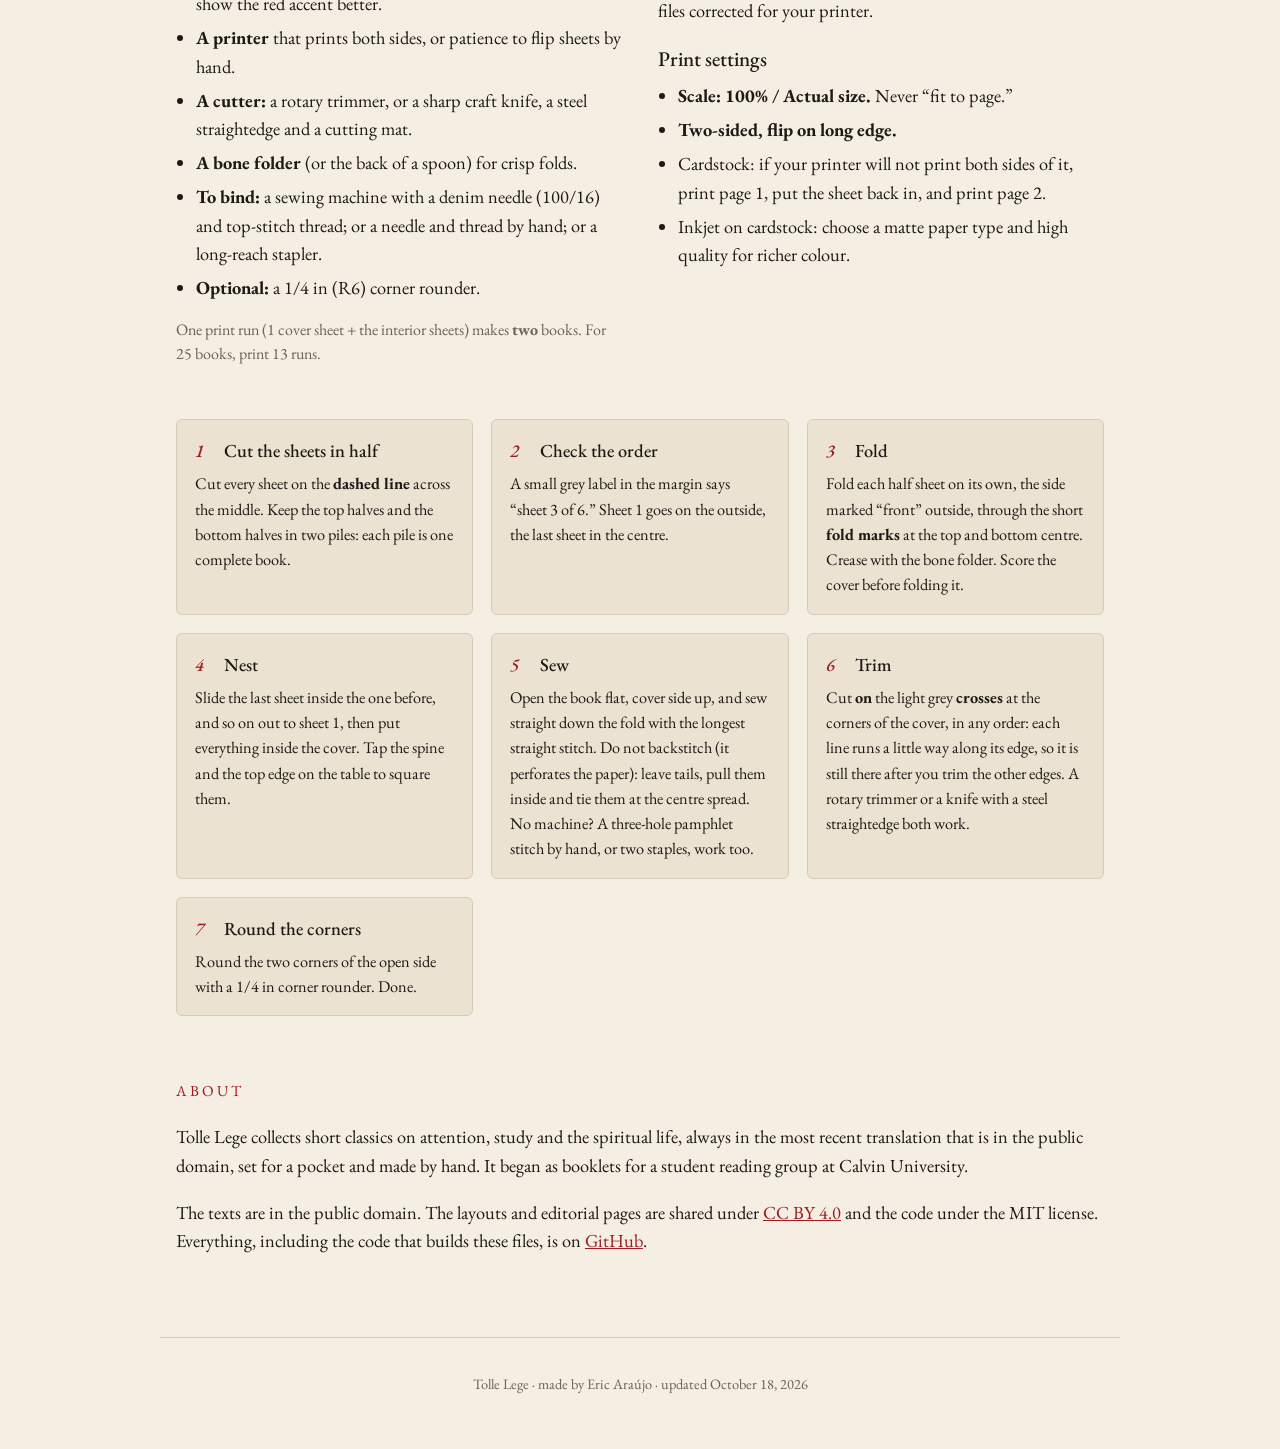
==== commit 431fb2c5: "Keep every mark out of the outer 0.17 in (home printers' unprintable edge) Cross and fold-mark arms " ====
--- a/docs/index.html
+++ b/docs/index.html
@@ -29,7 +29,7 @@
       <p class="summary">Pascal on why we cannot sit quietly in a room, why we reach for diversion instead, and why it never satisfies. A companion to No. 01, written three centuries before the smartphone.</p>
         <p class="meta">28 pages · 7 interior sheets + 1 cover sheet · Translated by W. F. Trotter. Harvard Classics edition, 1910.</p>
         <div class="downloads">
-          <a class="btn primary" href="books/02-pascal-on-diversion/02-pascal-on-diversion-interior.pdf" download>Interior <small>7 sheets · 709 KB</small></a>
+          <a class="btn primary" href="books/02-pascal-on-diversion/02-pascal-on-diversion-interior.pdf" download>Interior <small>7 sheets · 710 KB</small></a>
           <a class="btn primary" href="books/02-pascal-on-diversion/02-pascal-on-diversion-cover.pdf" download>Cover <small>1 sheet · 44 KB</small></a>
           <a class="btn" href="books/02-pascal-on-diversion/02-pascal-on-diversion-reading.pdf">Read online <small>106 KB</small></a>
         </div>
@@ -101,7 +101,7 @@
       <p class="summary">Pascal on why we cannot sit quietly in a room, why we reach for diversion instead, and why it never satisfies. A companion to No. 01, written three centuries before the smartphone.</p>
         <p class="meta">28 pages · 7 interior sheets + 1 cover sheet · Translated by W. F. Trotter. Harvard Classics edition, 1910.</p>
         <div class="downloads">
-          <a class="btn primary" href="books/02-pascal-on-diversion/02-pascal-on-diversion-interior.pdf" download>Interior <small>7 sheets · 709 KB</small></a>
+          <a class="btn primary" href="books/02-pascal-on-diversion/02-pascal-on-diversion-interior.pdf" download>Interior <small>7 sheets · 710 KB</small></a>
           <a class="btn primary" href="books/02-pascal-on-diversion/02-pascal-on-diversion-cover.pdf" download>Cover <small>1 sheet · 44 KB</small></a>
           <a class="btn" href="books/02-pascal-on-diversion/02-pascal-on-diversion-reading.pdf">Read online <small>106 KB</small></a>
         </div>
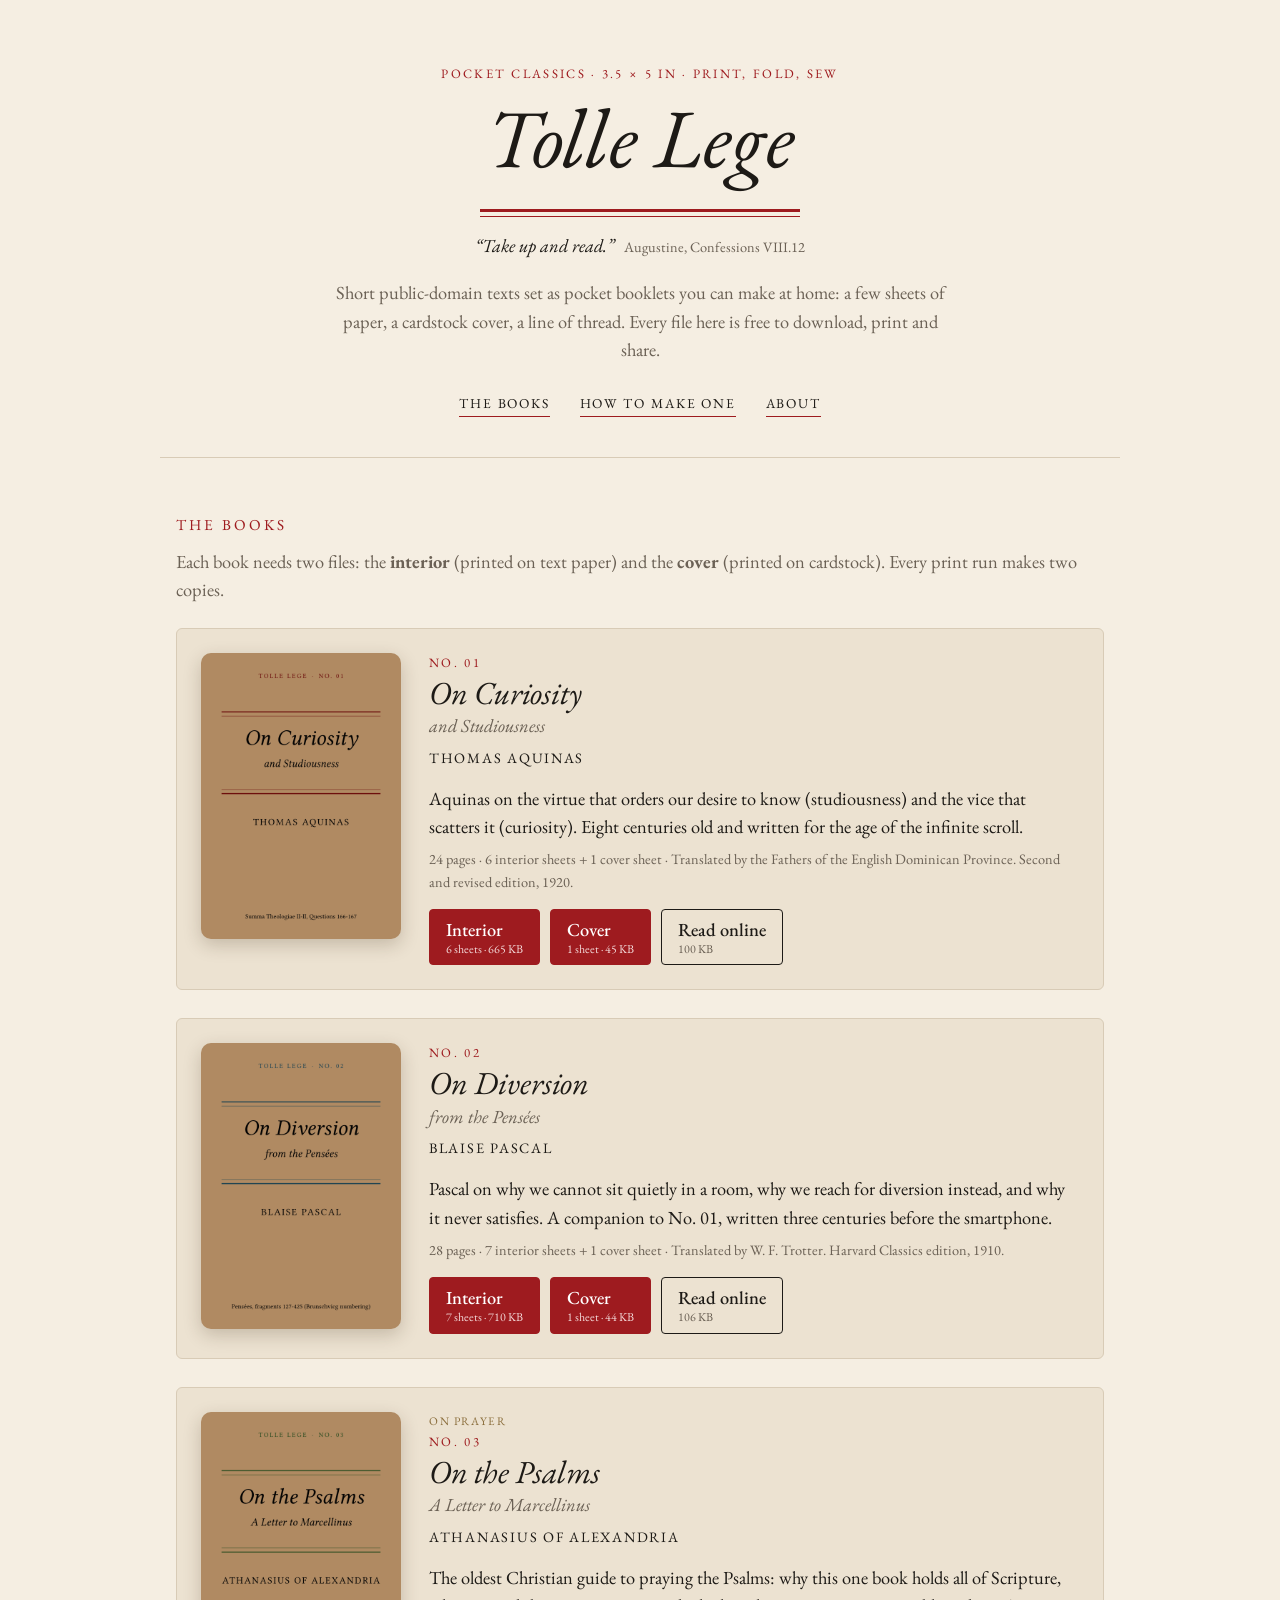
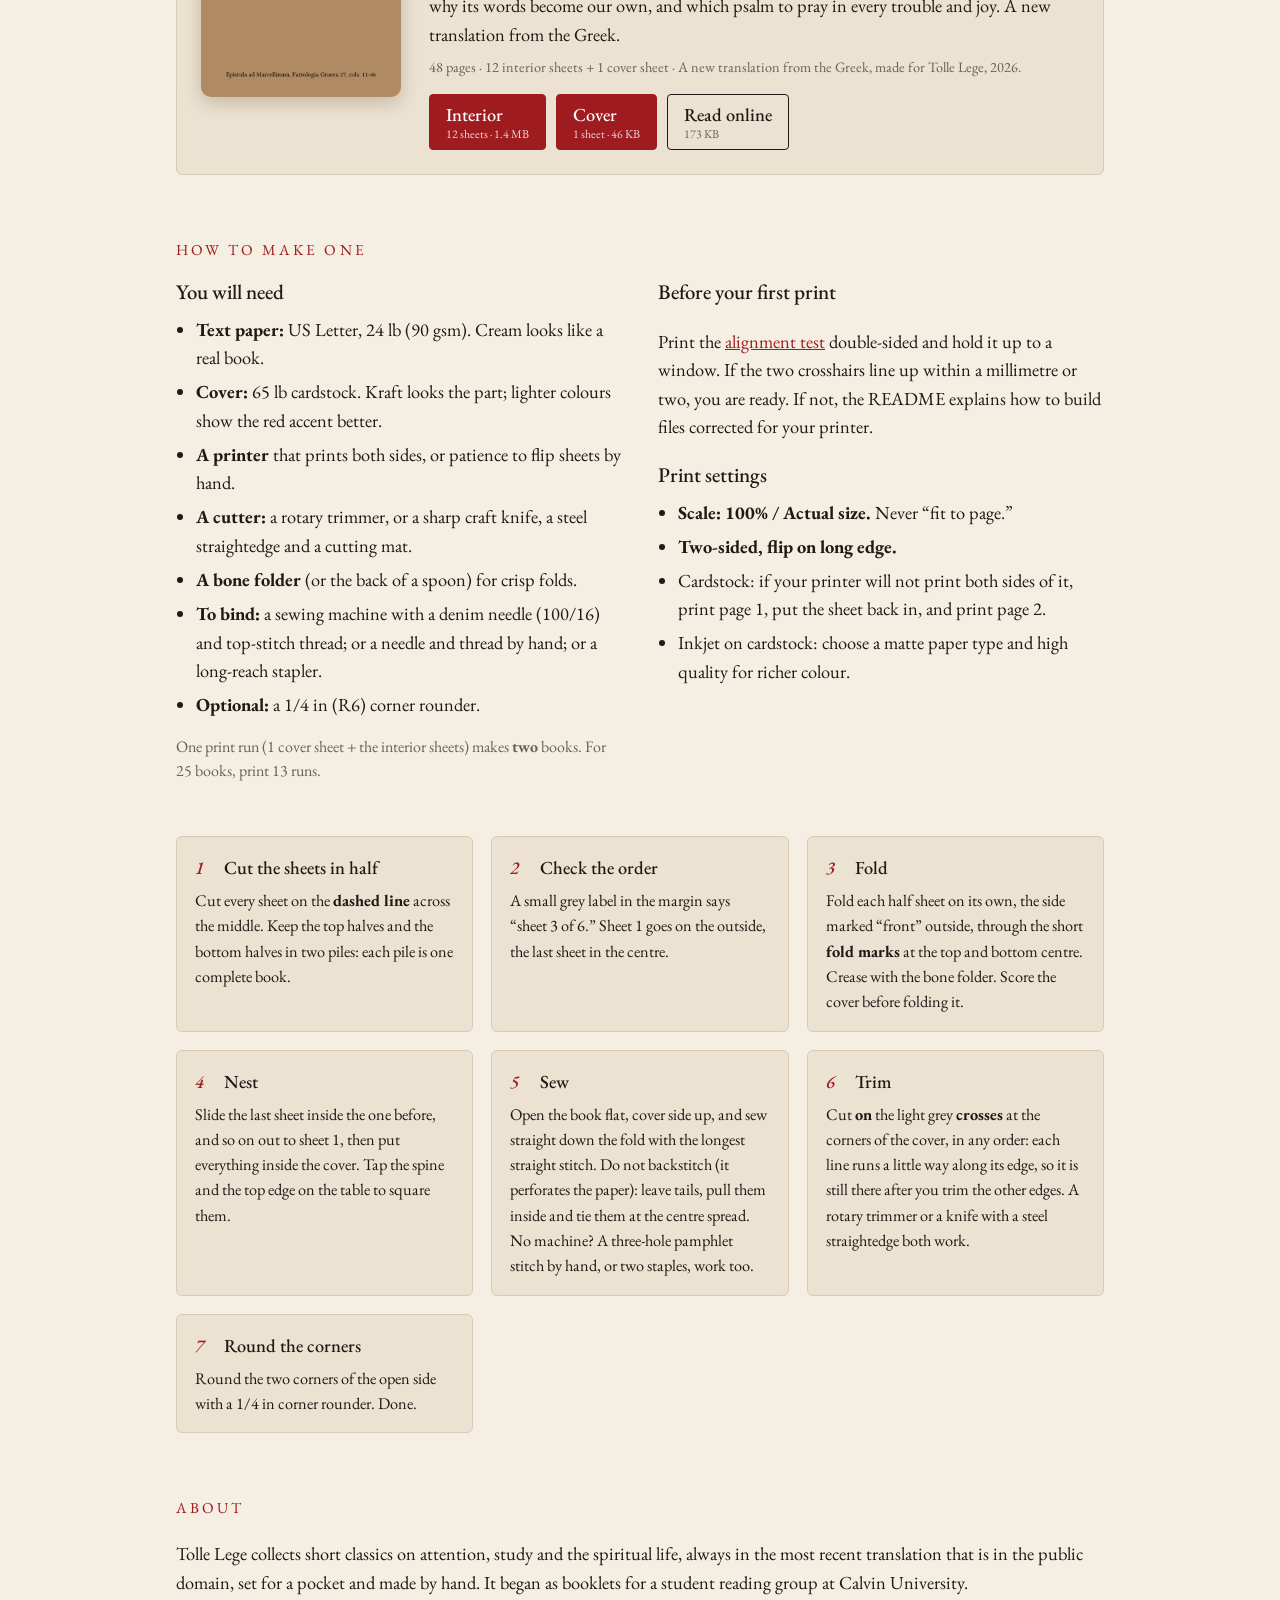
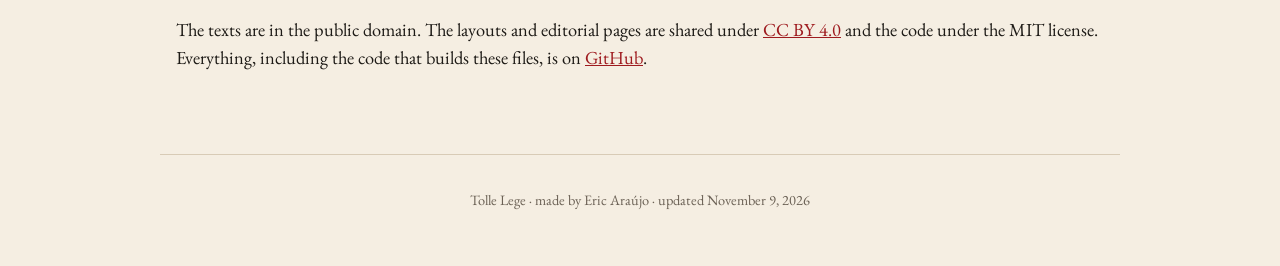
==== commit c1412733: "Add No. 03: Athanasius, On the Psalms (new translation), collection On Prayer A new translation of t" ====
--- a/docs/index.html
+++ b/docs/index.html
@@ -1,41 +1,10 @@
 <!doctype html>
 <!--
   tools/site/index.template.html  --  the website page TEMPLATE.
-  build.py fills 
-    <article class="book" id="01-aquinas-on-curiosity">
-      <div class="cover-wrap"><img src="books/01-aquinas-on-curiosity/cover.png" alt="Front cover of On Curiosity" loading="lazy"></div>
-      <div class="info">
-      <p class="num">No. 01</p>
-      <h3>On Curiosity</h3>
-      <p class="sub">and Studiousness</p>
-      <p class="author">Thomas Aquinas</p>
-      <p class="summary">Aquinas on the virtue that orders our desire to know (studiousness) and the vice that scatters it (curiosity). Eight centuries old and written for the age of the infinite scroll.</p>
-        <p class="meta">24 pages · 6 interior sheets + 1 cover sheet · Translated by the Fathers of the English Dominican Province. Second and revised edition, 1920.</p>
-        <div class="downloads">
-          <a class="btn primary" href="books/01-aquinas-on-curiosity/01-aquinas-on-curiosity-interior.pdf" download>Interior <small>6 sheets · 665 KB</small></a>
-          <a class="btn primary" href="books/01-aquinas-on-curiosity/01-aquinas-on-curiosity-cover.pdf" download>Cover <small>1 sheet · 45 KB</small></a>
-          <a class="btn" href="books/01-aquinas-on-curiosity/01-aquinas-on-curiosity-reading.pdf">Read online <small>100 KB</small></a>
-        </div>
-      </div>
-    </article>
-
-    <article class="book" id="02-pascal-on-diversion">
-      <div class="cover-wrap"><img src="books/02-pascal-on-diversion/cover.png" alt="Front cover of On Diversion" loading="lazy"></div>
-      <div class="info">
-      <p class="num">No. 02</p>
-      <h3>On Diversion</h3>
-      <p class="sub">from the Pensées</p>
-      <p class="author">Blaise Pascal</p>
-      <p class="summary">Pascal on why we cannot sit quietly in a room, why we reach for diversion instead, and why it never satisfies. A companion to No. 01, written three centuries before the smartphone.</p>
-        <p class="meta">28 pages · 7 interior sheets + 1 cover sheet · Translated by W. F. Trotter. Harvard Classics edition, 1910.</p>
-        <div class="downloads">
-          <a class="btn primary" href="books/02-pascal-on-diversion/02-pascal-on-diversion-interior.pdf" download>Interior <small>7 sheets · 710 KB</small></a>
-          <a class="btn primary" href="books/02-pascal-on-diversion/02-pascal-on-diversion-cover.pdf" download>Cover <small>1 sheet · 44 KB</small></a>
-          <a class="btn" href="books/02-pascal-on-diversion/02-pascal-on-diversion-reading.pdf">Read online <small>106 KB</small></a>
-        </div>
-      </div>
-    </article> with one card per title (from each title.toml) and
-  October 18, 2026 with today's date, and writes the result to docs/index.html,
+  build.py fills the BOOKS placeholder with one card per title (from each
+  title.toml) and the UPDATED placeholder with today's date (each written in
+  double curly braces; not spelled out here, or the build would fill this
+  comment too), and writes the result to docs/index.html,
   which GitHub Pages serves. Edit THIS file, not docs/index.html (which is
   overwritten by every build). The styles are in tools/site/style.css.
 -->
@@ -104,6 +73,23 @@
           <a class="btn primary" href="books/02-pascal-on-diversion/02-pascal-on-diversion-interior.pdf" download>Interior <small>7 sheets · 710 KB</small></a>
           <a class="btn primary" href="books/02-pascal-on-diversion/02-pascal-on-diversion-cover.pdf" download>Cover <small>1 sheet · 44 KB</small></a>
           <a class="btn" href="books/02-pascal-on-diversion/02-pascal-on-diversion-reading.pdf">Read online <small>106 KB</small></a>
+        </div>
+      </div>
+    </article>
+
+    <article class="book" id="03-athanasius-on-the-psalms">
+      <div class="cover-wrap"><img src="books/03-athanasius-on-the-psalms/cover.png" alt="Front cover of On the Psalms" loading="lazy"></div>
+      <div class="info">
+      <p class="collection">On Prayer</p><p class="num">No. 03</p>
+      <h3>On the Psalms</h3>
+      <p class="sub">A Letter to Marcellinus</p>
+      <p class="author">Athanasius of Alexandria</p>
+      <p class="summary">The oldest Christian guide to praying the Psalms: why this one book holds all of Scripture, why its words become our own, and which psalm to pray in every trouble and joy. A new translation from the Greek.</p>
+        <p class="meta">48 pages · 12 interior sheets + 1 cover sheet · A new translation from the Greek, made for Tolle Lege, 2026.</p>
+        <div class="downloads">
+          <a class="btn primary" href="books/03-athanasius-on-the-psalms/03-athanasius-on-the-psalms-interior.pdf" download>Interior <small>12 sheets · 1.4 MB</small></a>
+          <a class="btn primary" href="books/03-athanasius-on-the-psalms/03-athanasius-on-the-psalms-cover.pdf" download>Cover <small>1 sheet · 46 KB</small></a>
+          <a class="btn" href="books/03-athanasius-on-the-psalms/03-athanasius-on-the-psalms-reading.pdf">Read online <small>173 KB</small></a>
         </div>
       </div>
     </article>
@@ -185,7 +171,7 @@
 </main>
 
 <footer>
-  <p>Tolle Lege · made by Eric Araújo · updated October 18, 2026</p>
+  <p>Tolle Lege · made by Eric Araújo · updated November 9, 2026</p>
 </footer>
 
 </body>
--- a/docs/assets/style.css
+++ b/docs/assets/style.css
@@ -206,3 +206,6 @@
   .two-col { grid-template-columns: 1fr; gap: 8px; }
   .masthead { padding-top: 40px; }
 }
+
+/* The themed collection a title belongs to, above its number. */
+.book .collection { font-size: 0.72rem; letter-spacing: 0.14em; text-transform: uppercase; color: #8a6d3b; margin: 0 0 0.15rem; }
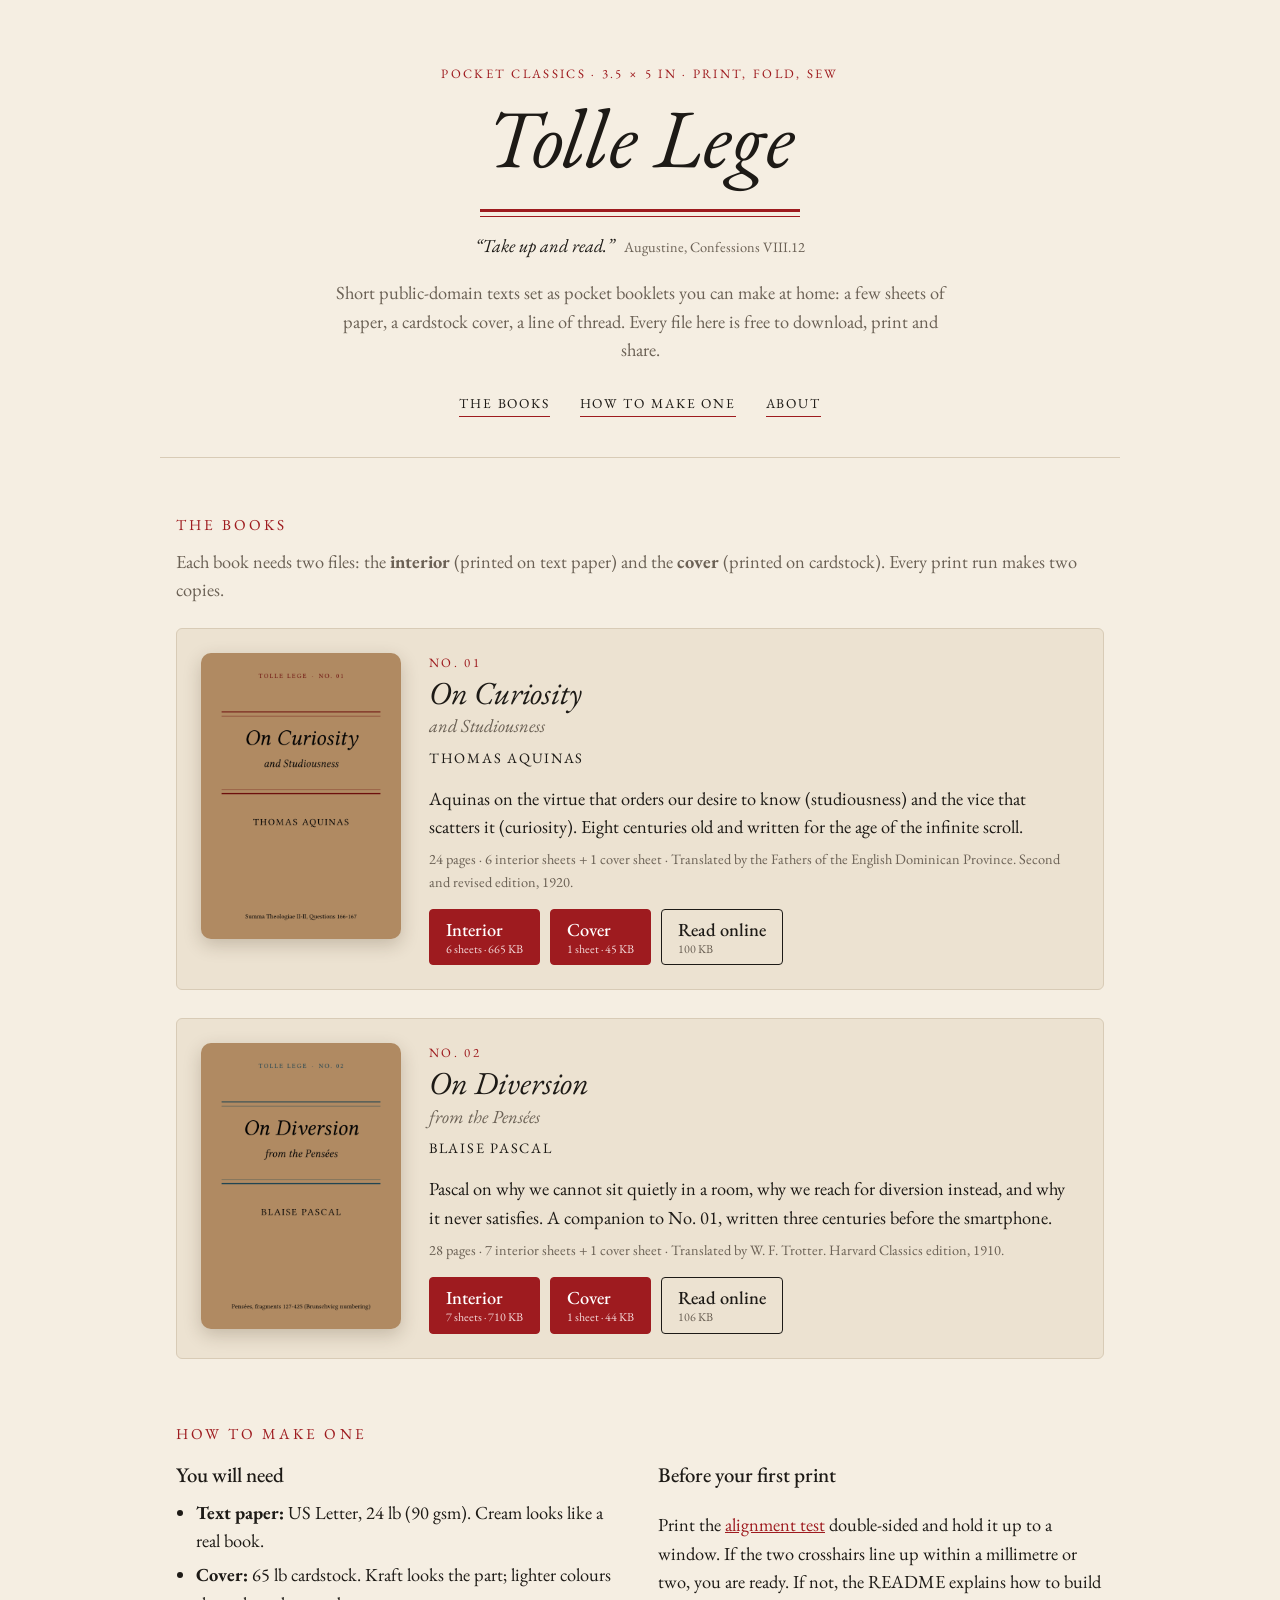
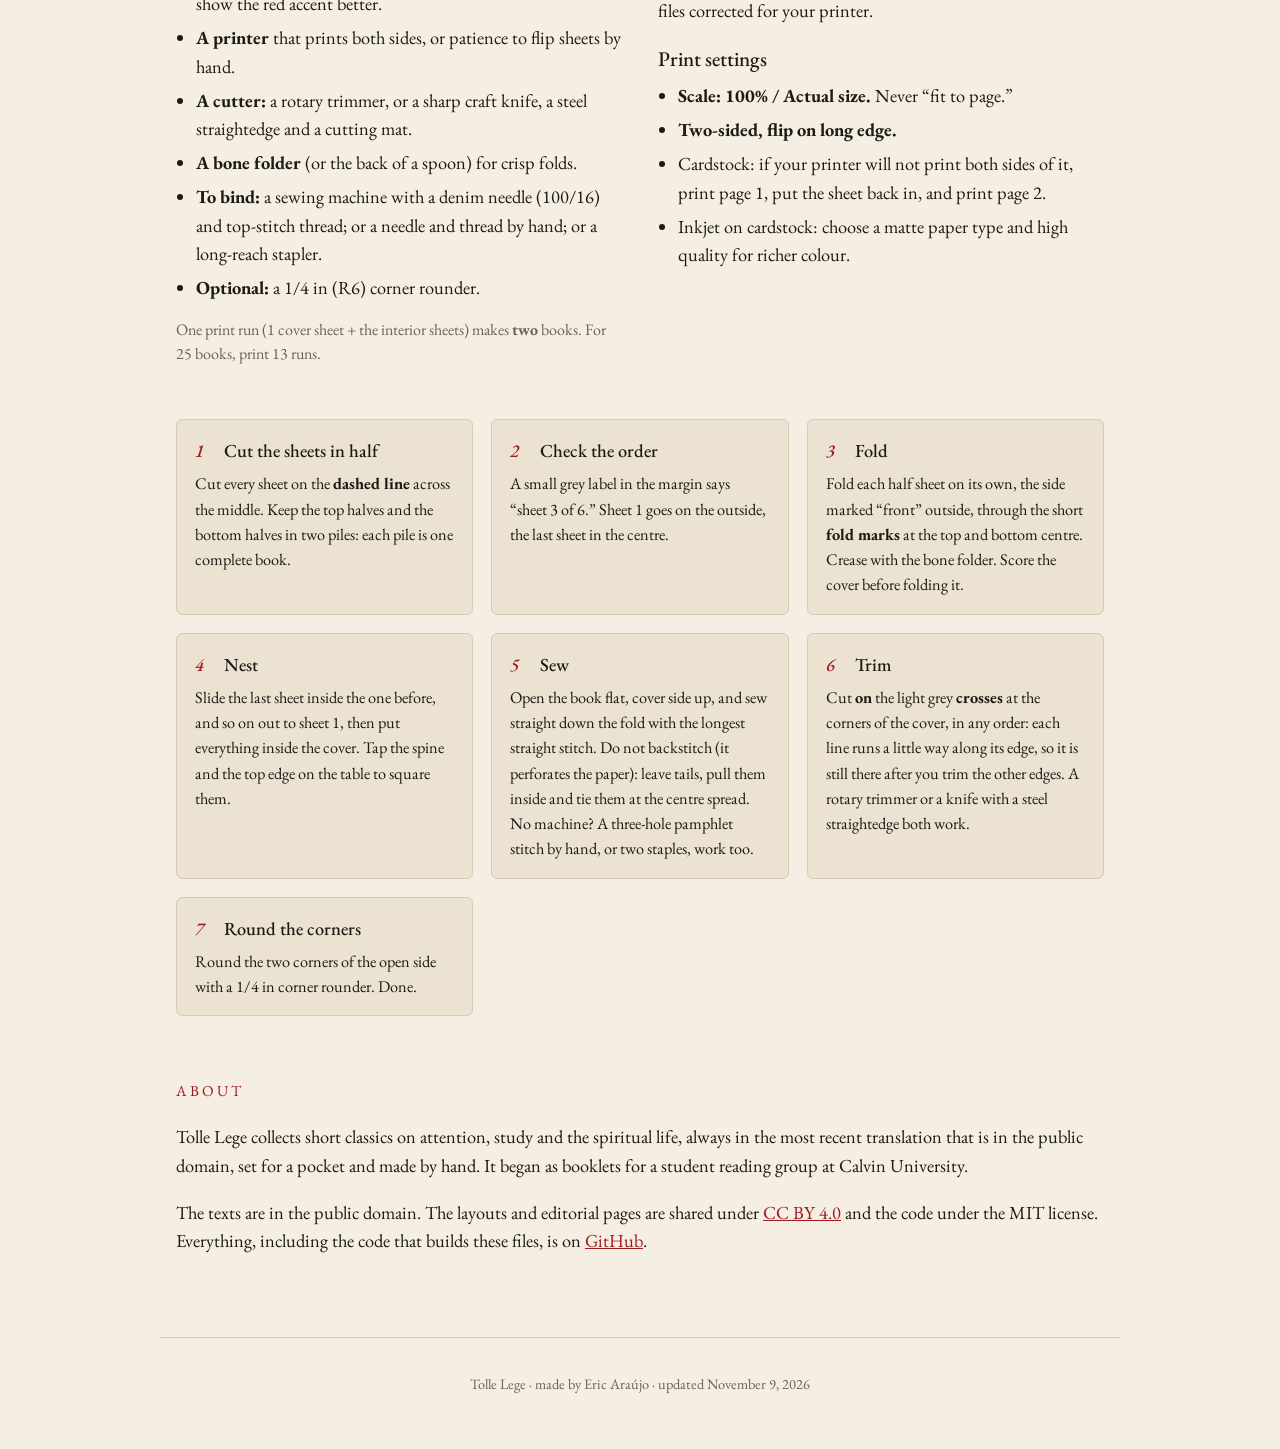
==== commit f5a34026: "Remove No. 03 (Athanasius, On the Psalms) at Eric's request Recoverable from history (commit fcc3914" ====
--- a/docs/index.html
+++ b/docs/index.html
@@ -73,23 +73,6 @@
           <a class="btn primary" href="books/02-pascal-on-diversion/02-pascal-on-diversion-interior.pdf" download>Interior <small>7 sheets · 710 KB</small></a>
           <a class="btn primary" href="books/02-pascal-on-diversion/02-pascal-on-diversion-cover.pdf" download>Cover <small>1 sheet · 44 KB</small></a>
           <a class="btn" href="books/02-pascal-on-diversion/02-pascal-on-diversion-reading.pdf">Read online <small>106 KB</small></a>
-        </div>
-      </div>
-    </article>
-
-    <article class="book" id="03-athanasius-on-the-psalms">
-      <div class="cover-wrap"><img src="books/03-athanasius-on-the-psalms/cover.png" alt="Front cover of On the Psalms" loading="lazy"></div>
-      <div class="info">
-      <p class="collection">On Prayer</p><p class="num">No. 03</p>
-      <h3>On the Psalms</h3>
-      <p class="sub">A Letter to Marcellinus</p>
-      <p class="author">Athanasius of Alexandria</p>
-      <p class="summary">The oldest Christian guide to praying the Psalms: why this one book holds all of Scripture, why its words become our own, and which psalm to pray in every trouble and joy. A new translation from the Greek.</p>
-        <p class="meta">48 pages · 12 interior sheets + 1 cover sheet · A new translation from the Greek, made for Tolle Lege, 2026.</p>
-        <div class="downloads">
-          <a class="btn primary" href="books/03-athanasius-on-the-psalms/03-athanasius-on-the-psalms-interior.pdf" download>Interior <small>12 sheets · 1.4 MB</small></a>
-          <a class="btn primary" href="books/03-athanasius-on-the-psalms/03-athanasius-on-the-psalms-cover.pdf" download>Cover <small>1 sheet · 46 KB</small></a>
-          <a class="btn" href="books/03-athanasius-on-the-psalms/03-athanasius-on-the-psalms-reading.pdf">Read online <small>173 KB</small></a>
         </div>
       </div>
     </article>
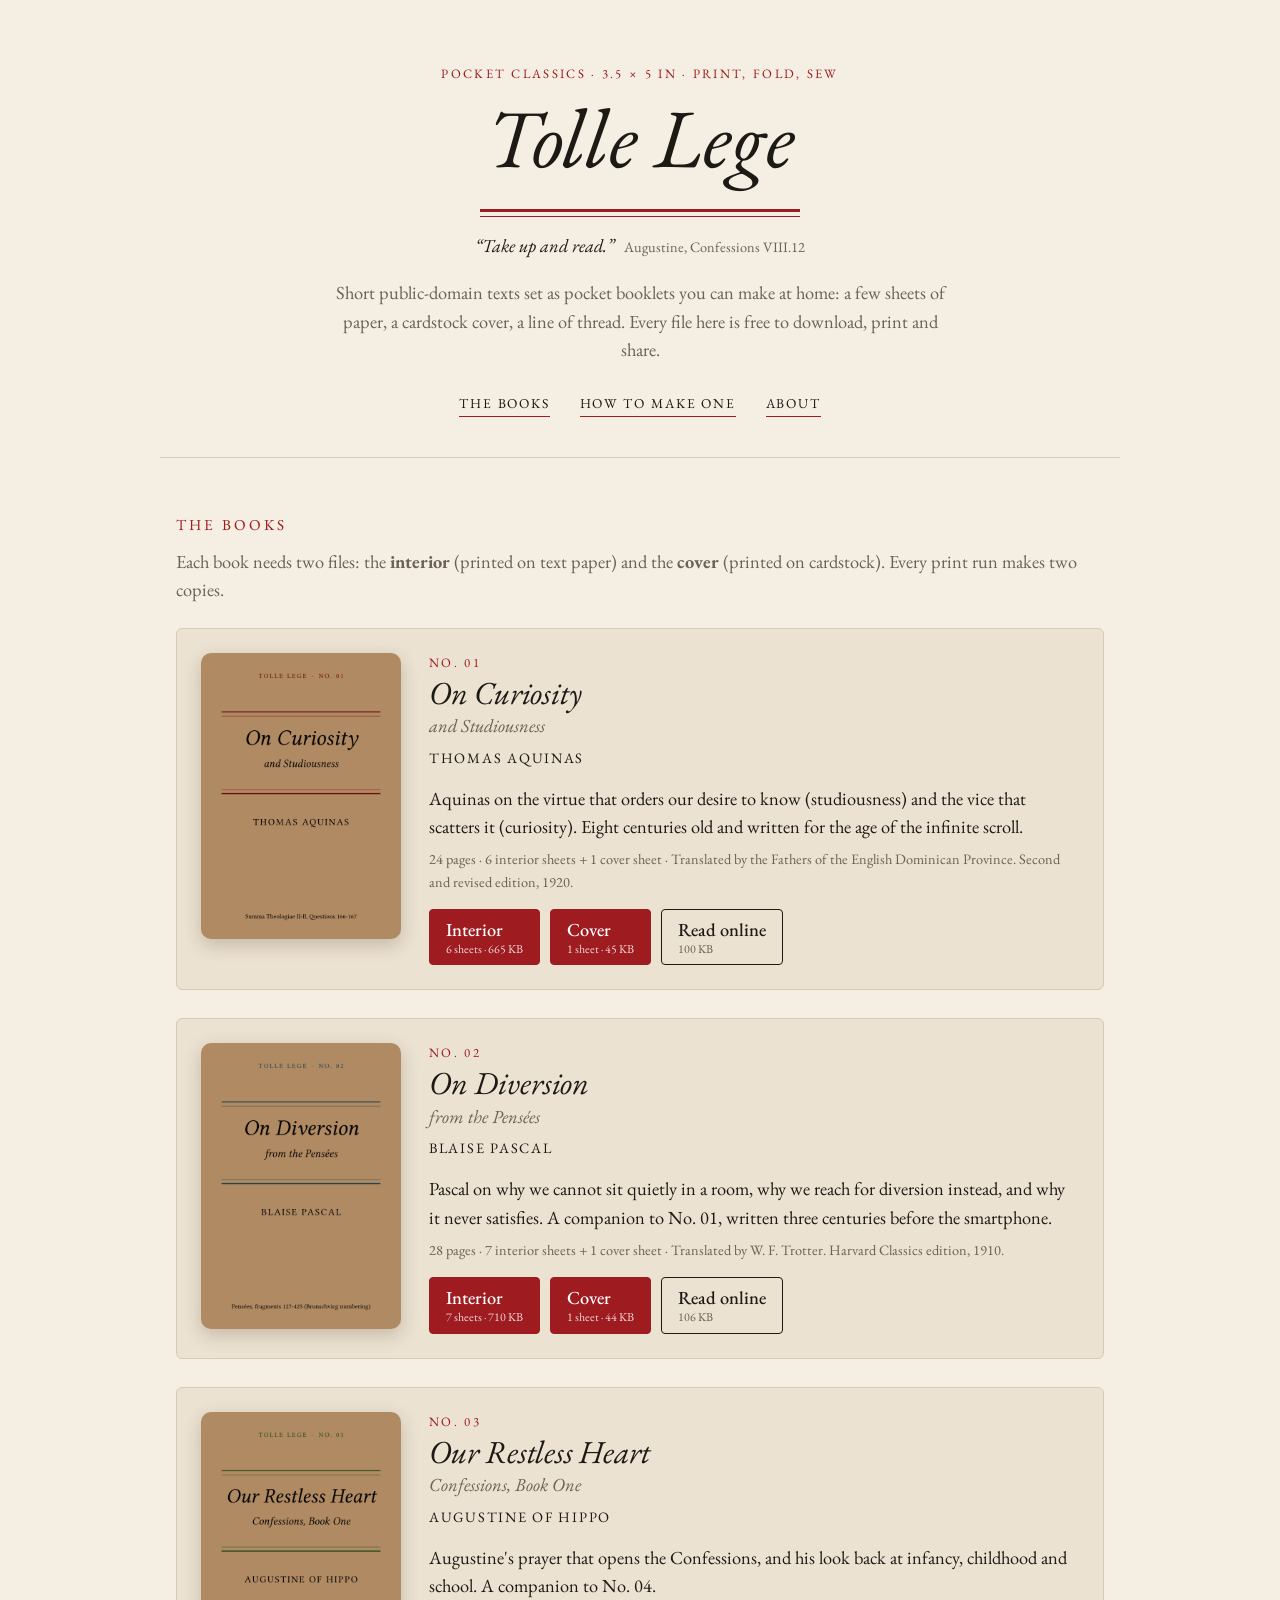
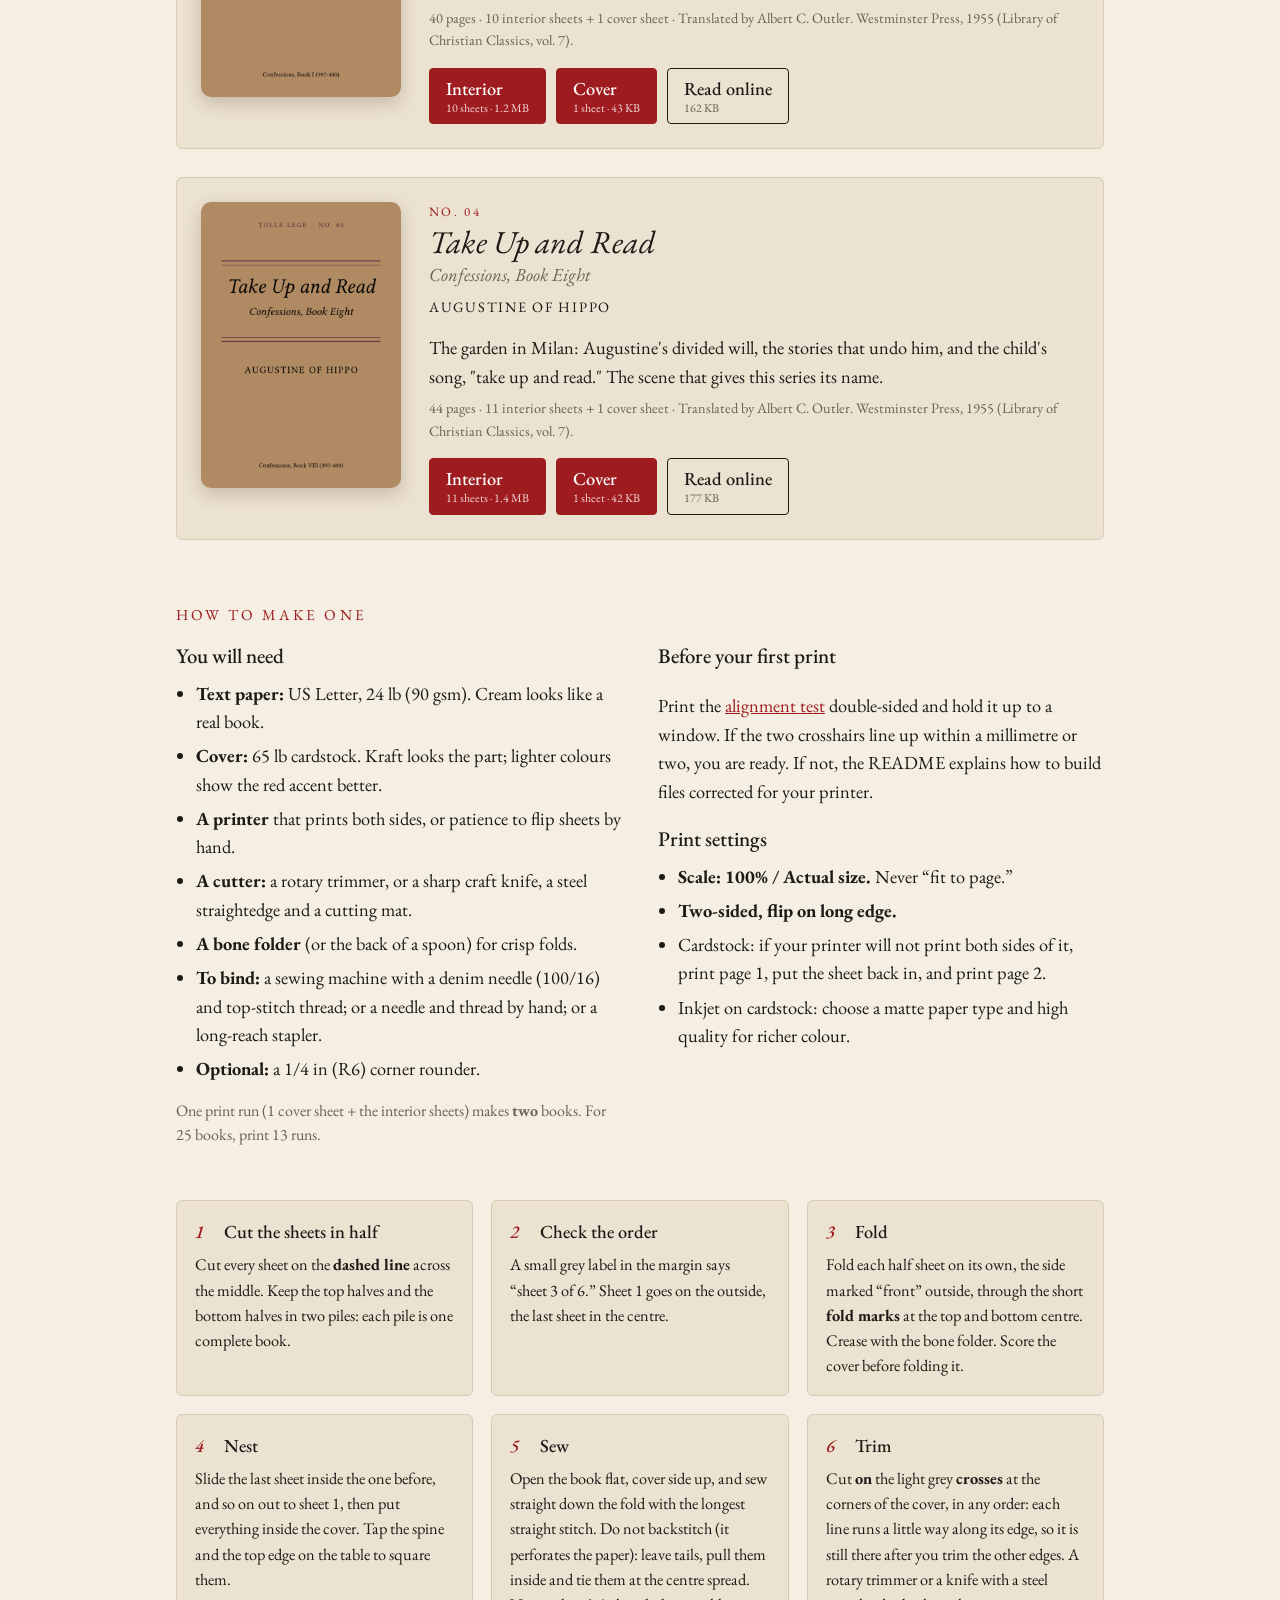
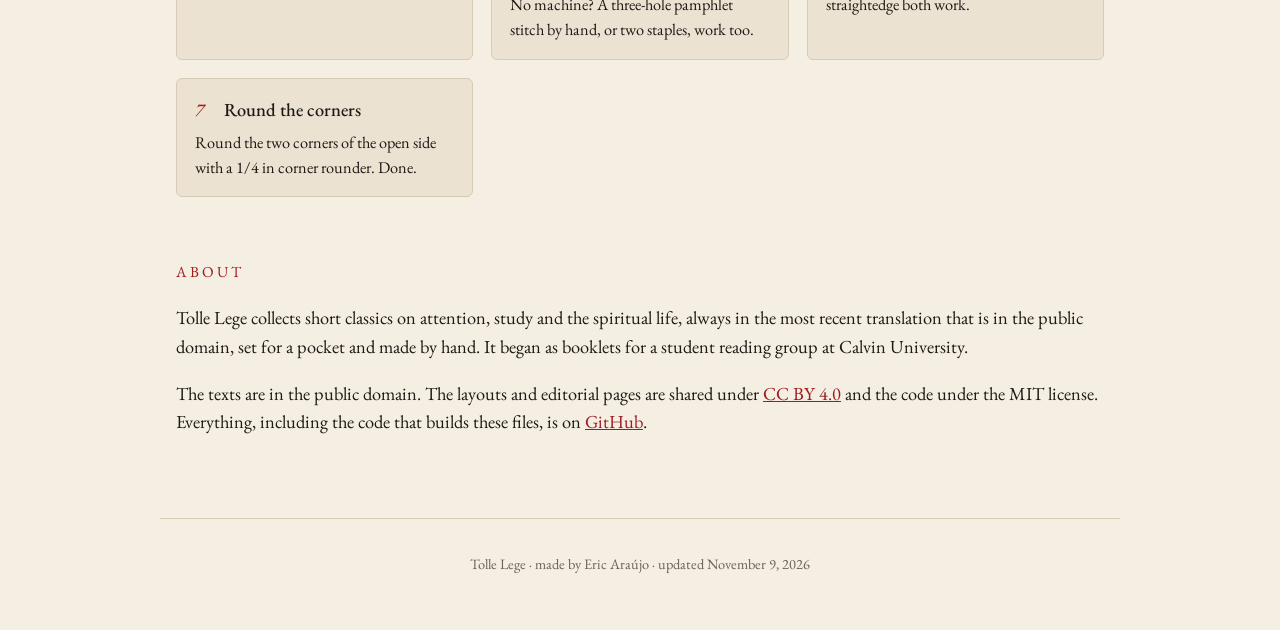
==== commit 2bbfb197: "Add Nos. 03-04: Augustine, Confessions, Books One and Eight (Outler) Albert C. Outler's 1955 transla" ====
--- a/docs/index.html
+++ b/docs/index.html
@@ -73,6 +73,40 @@
           <a class="btn primary" href="books/02-pascal-on-diversion/02-pascal-on-diversion-interior.pdf" download>Interior <small>7 sheets · 710 KB</small></a>
           <a class="btn primary" href="books/02-pascal-on-diversion/02-pascal-on-diversion-cover.pdf" download>Cover <small>1 sheet · 44 KB</small></a>
           <a class="btn" href="books/02-pascal-on-diversion/02-pascal-on-diversion-reading.pdf">Read online <small>106 KB</small></a>
+        </div>
+      </div>
+    </article>
+
+    <article class="book" id="03-augustine-confessions-book-1">
+      <div class="cover-wrap"><img src="books/03-augustine-confessions-book-1/cover.png" alt="Front cover of Our Restless Heart" loading="lazy"></div>
+      <div class="info">
+      <p class="num">No. 03</p>
+      <h3>Our Restless Heart</h3>
+      <p class="sub">Confessions, Book One</p>
+      <p class="author">Augustine of Hippo</p>
+      <p class="summary">Augustine&#x27;s prayer that opens the Confessions, and his look back at infancy, childhood and school. A companion to No. 04.</p>
+        <p class="meta">40 pages · 10 interior sheets + 1 cover sheet · Translated by Albert C. Outler. Westminster Press, 1955 (Library of Christian Classics, vol. 7).</p>
+        <div class="downloads">
+          <a class="btn primary" href="books/03-augustine-confessions-book-1/03-augustine-confessions-book-1-interior.pdf" download>Interior <small>10 sheets · 1.2 MB</small></a>
+          <a class="btn primary" href="books/03-augustine-confessions-book-1/03-augustine-confessions-book-1-cover.pdf" download>Cover <small>1 sheet · 43 KB</small></a>
+          <a class="btn" href="books/03-augustine-confessions-book-1/03-augustine-confessions-book-1-reading.pdf">Read online <small>162 KB</small></a>
+        </div>
+      </div>
+    </article>
+
+    <article class="book" id="04-augustine-confessions-book-8">
+      <div class="cover-wrap"><img src="books/04-augustine-confessions-book-8/cover.png" alt="Front cover of Take Up and Read" loading="lazy"></div>
+      <div class="info">
+      <p class="num">No. 04</p>
+      <h3>Take Up and Read</h3>
+      <p class="sub">Confessions, Book Eight</p>
+      <p class="author">Augustine of Hippo</p>
+      <p class="summary">The garden in Milan: Augustine&#x27;s divided will, the stories that undo him, and the child&#x27;s song, &quot;take up and read.&quot; The scene that gives this series its name.</p>
+        <p class="meta">44 pages · 11 interior sheets + 1 cover sheet · Translated by Albert C. Outler. Westminster Press, 1955 (Library of Christian Classics, vol. 7).</p>
+        <div class="downloads">
+          <a class="btn primary" href="books/04-augustine-confessions-book-8/04-augustine-confessions-book-8-interior.pdf" download>Interior <small>11 sheets · 1.4 MB</small></a>
+          <a class="btn primary" href="books/04-augustine-confessions-book-8/04-augustine-confessions-book-8-cover.pdf" download>Cover <small>1 sheet · 42 KB</small></a>
+          <a class="btn" href="books/04-augustine-confessions-book-8/04-augustine-confessions-book-8-reading.pdf">Read online <small>177 KB</small></a>
         </div>
       </div>
     </article>
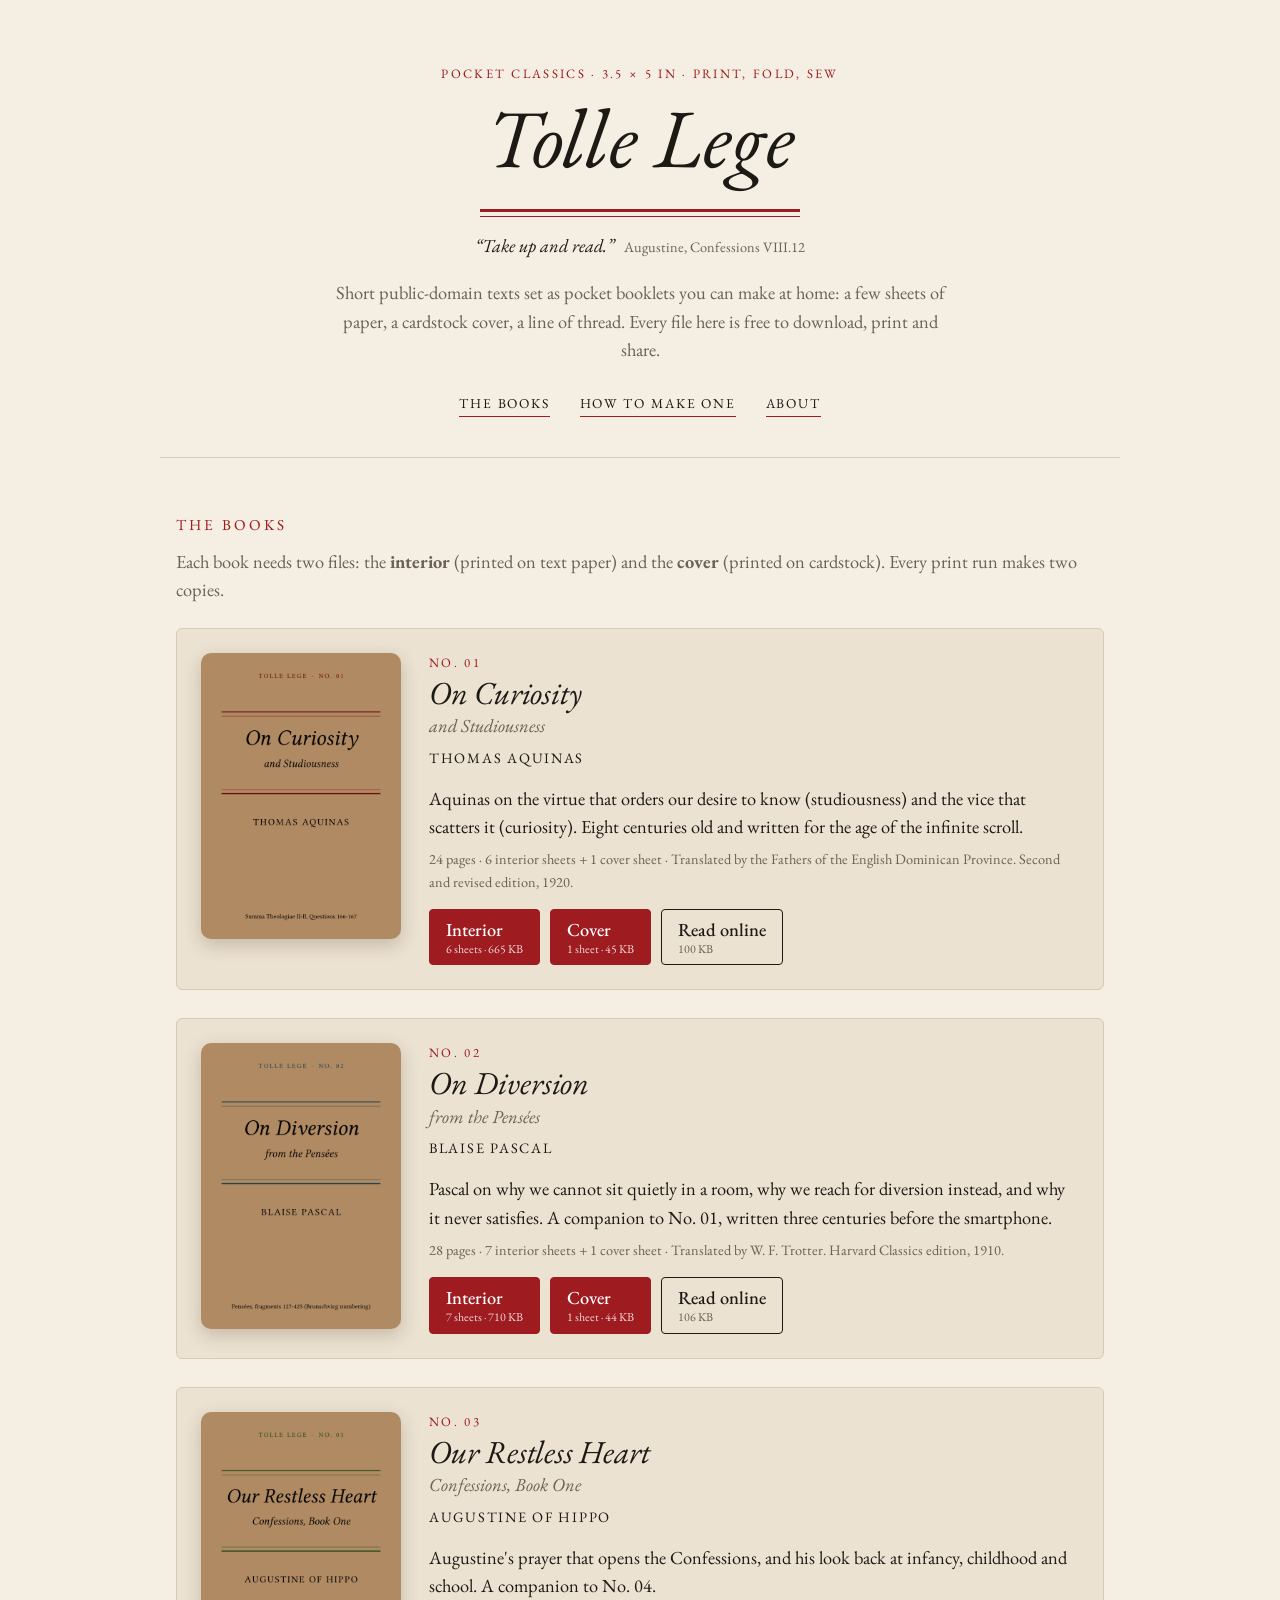
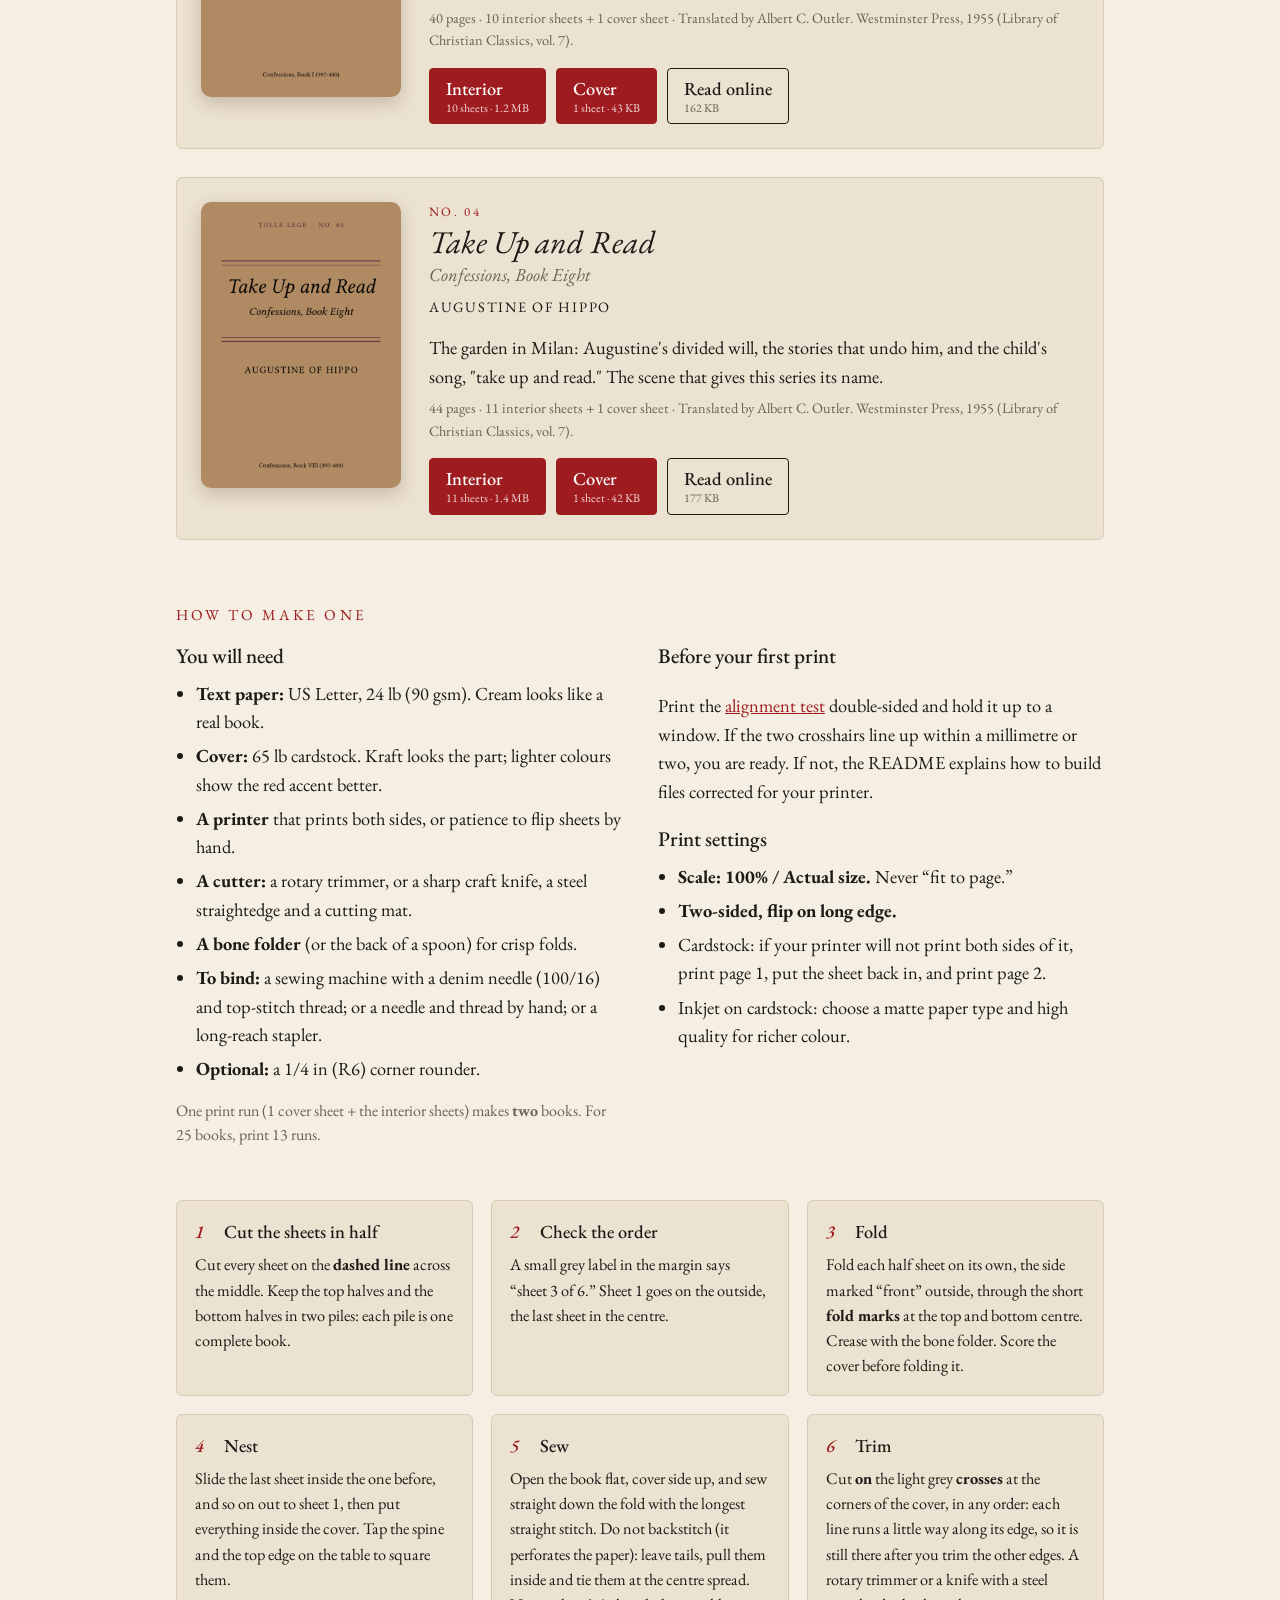
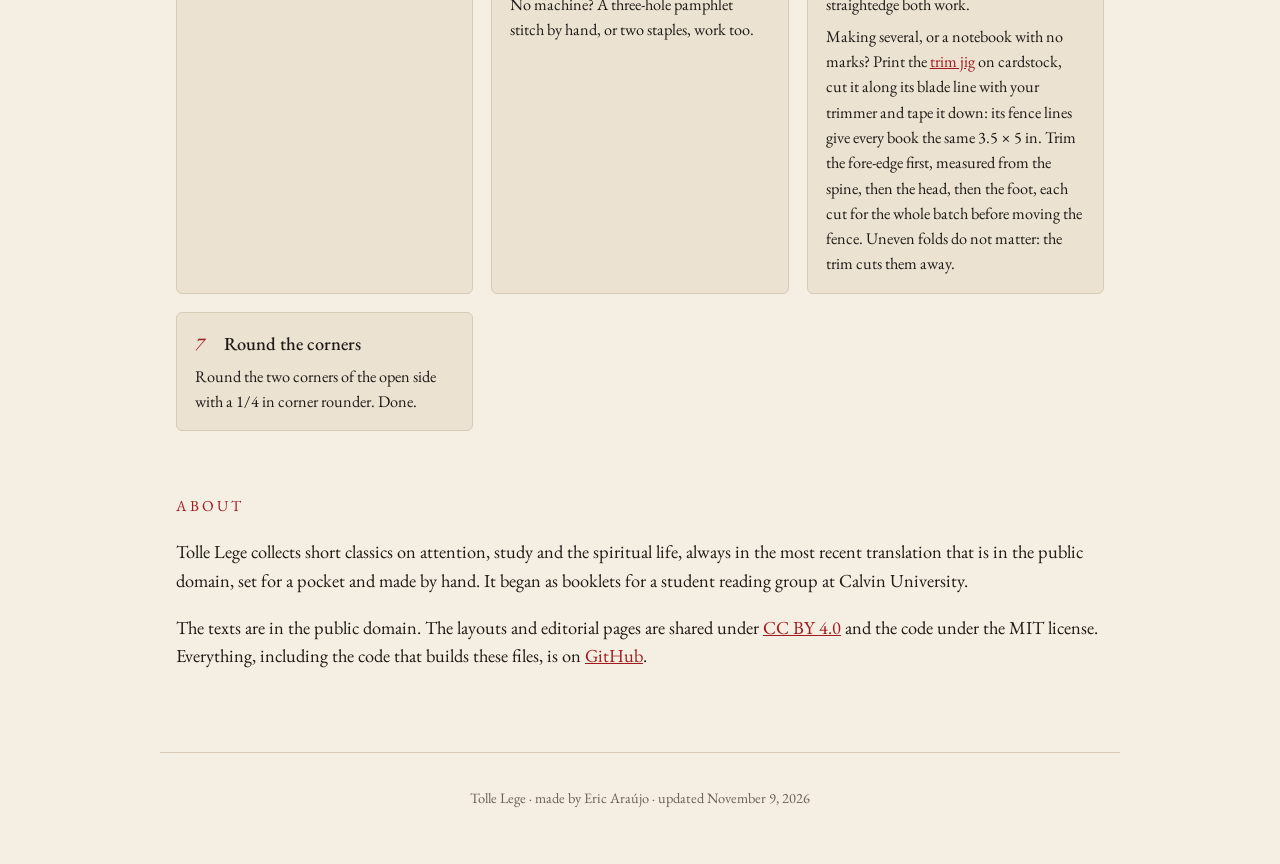
==== commit 2e5f4d3b: "Website: link the trim jig in the Trim step Co-Authored-By: Claude Opus 5.5 <noreply@anthropic.com> " ====
--- a/docs/index.html
+++ b/docs/index.html
@@ -168,7 +168,12 @@
     <li><h4>Trim</h4>
       <p>Cut <strong>on</strong> the light grey <strong>crosses</strong> at the corners of the cover,
         in any order: each line runs a little way along its edge, so it is still there after you trim
-        the other edges. A rotary trimmer or a knife with a steel straightedge both work.</p></li>
+        the other edges. A rotary trimmer or a knife with a steel straightedge both work.</p>
+      <p>Making several, or a notebook with no marks? Print the
+        <a href="tools/trim-jig.pdf">trim jig</a> on cardstock, cut it along its blade line with your
+        trimmer and tape it down: its fence lines give every book the same 3.5 × 5 in. Trim the
+        fore-edge first, measured from the spine, then the head, then the foot, each cut for the
+        whole batch before moving the fence. Uneven folds do not matter: the trim cuts them away.</p></li>
     <li><h4>Round the corners</h4>
       <p>Round the two corners of the open side with a 1/4 in corner rounder. Done.</p></li>
   </ol>
